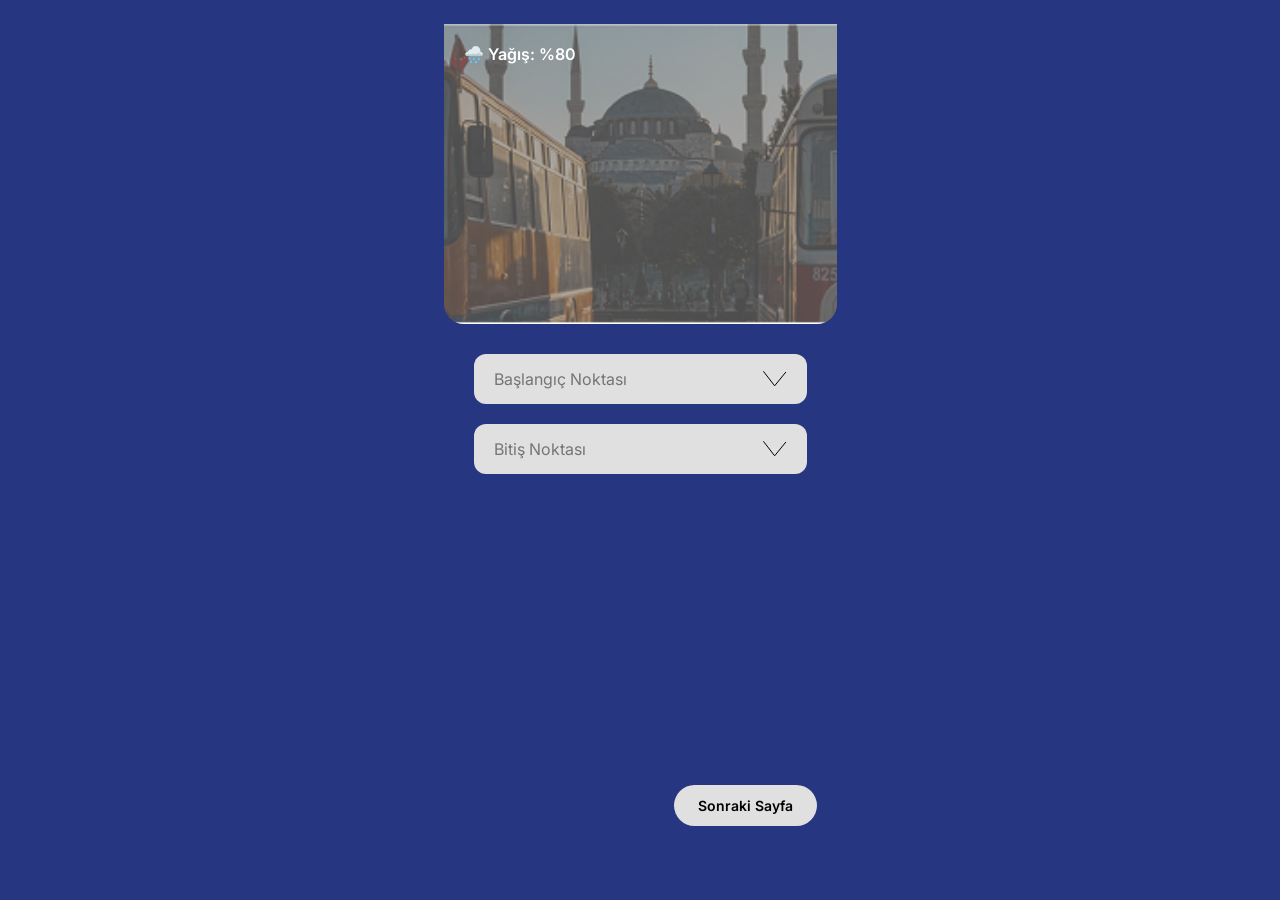
==== frontend/index.html @ e0969e2a "İlk frontend iskeleti ve assetler eklendi" ====
<!DOCTYPE html>
<html lang="tr">
<head>
    <meta charset="UTF-8">
    <meta name="viewport" content="width=device-width, initial-scale=1.0">
    <title>Transit Core Service</title>
    <link rel="stylesheet" href="style.css">
    <link href="https://fonts.googleapis.com/css2?family=Inter:wght@400;600;700&display=swap" rel="stylesheet">
</head>
<body>
    <main class="app-container">
        
        <section class="hero-section">
            <div class="weather-group">
                <span class="weather-text">🌧️ Yağış: %80</span>
            </div>
            <img src="assets/hero-bg.jpg" alt="Şehir Görseli" class="hero-image">
        </section>

        <section class="input-container">
            <div class="input-box" id="input-start">
                <span class="placeholder">Başlangıç Noktası</span>
                <img src="assets/icon-arrow.svg" alt="Aşağı Ok" class="icon-arrow">
            </div>
            
            <div class="input-box" id="input-end">
                <span class="placeholder">Bitiş Noktası</span>
                <img src="assets/icon-arrow.svg" alt="Aşağı Ok" class="icon-arrow">
            </div>
        </section>

        <button class="btn-next" onclick="window.location.href='map.html'">Sonraki Sayfa</button>

    </main>
</body>
</html>
---- frontend/style.css ----
/* Temel Renk Değişkenleri */
:root {
    --main-bg: #263680;      /* Figma'daki koyu lacivert */
    --input-bg: #E0E0E0;     /* Gri kutular */
    --text-color: #000000;
    --placeholder-color: #757575;
}

body {
    margin: 0;
    font-family: 'Inter', sans-serif; /* Google Fontunu Kullandık */
    background-color: var(--main-bg);
    display: flex;
    justify-content: center;
    align-items: center;
    height: 100vh; /* Ekranı dikeyde ortalamak için */
}

/* Figma'daki Phone Frame Genişliği */
.app-container {
    width: 393px;
    height: 852px;
    background-color: var(--main-bg);
    position: relative;
    display: flex;
    flex-direction: column;
    overflow: hidden; /* Dışarı taşanları gizle (Clip content mantığı) */
}

/* Üst Resim Bölümü */
.hero-section {
    position: relative;
    width: 100%;
    height: 300px; /* Yaklaşık bir yükseklik */
}

.hero-image {
    width: 100%;
    height: 100%;
    object-fit: cover; /* Resmi sığdır */
    border-radius: 0 0 20px 20px; /* Alt köşeleri yuvarla */
}

/* Hava Durumu Grubu */
.weather-group {
    position: absolute;
    top: 20px;
    left: 20px;
    display: flex;
    align-items: center;
    gap: 8px;
    z-index: 10; /* Resmin üstünde kalsın */
}

.weather-text {
    color: white;
    font-weight: 600;
}

/* Input Kutuları */
.input-container {
    padding: 30px;
    display: flex;
    flex-direction: column;
    gap: 20px; /* Kutular arası boşluk (Figma Auto Layout Gap) */
}

.input-box {
    background: var(--input-bg);
    padding: 15px 20px;
    border-radius: 12px;
    display: flex;
    justify-content: space-between;
    align-items: center;
    cursor: pointer;
}

.placeholder {
    color: var(--placeholder-color);
}

/* Sonraki Sayfa Butonu (Saf CSS) */
.btn-next {
    background-color: #E0E0E0;
    color: #000000;
    border: none;
    padding: 12px 24px;
    border-radius: 50px;
    font-size: 14px;
    font-weight: 600;
    font-family: 'Inter', sans-serif;
    cursor: pointer;
    position: absolute;
    bottom: 50px;
    right: 20px;
    transition: transform 0.2s ease, background-color 0.2s ease;
}

/* Farenin üzerine geldiğindeki efekti */
.btn-next:hover {
    background-color: #d0d0d0;
    transform: scale(1.05);
}
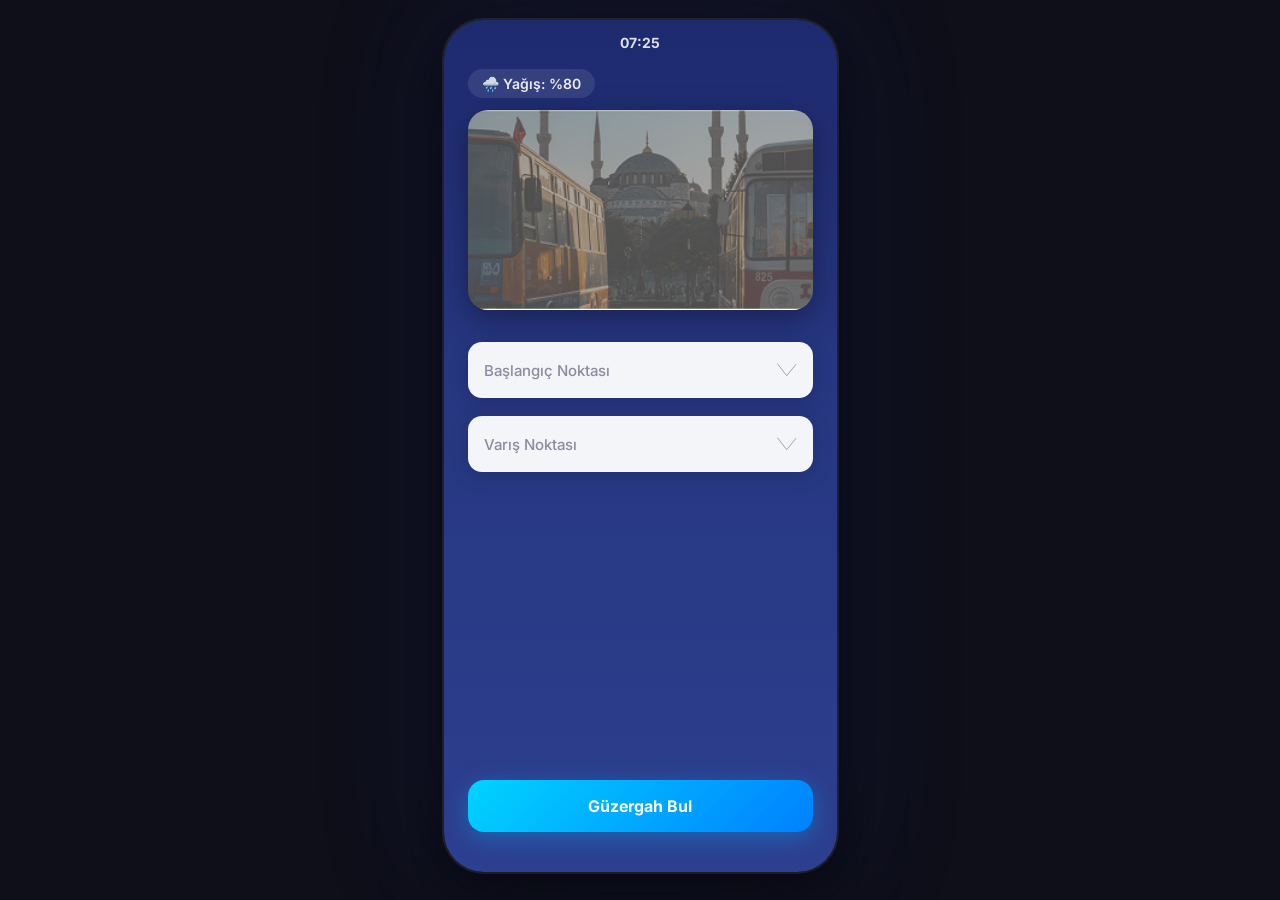
==== commit c9a13f4d: "- Locked app-container to strictly 393x852px to prevent responsive layout breakage on desktop browse" ====
--- a/frontend/index.html
+++ b/frontend/index.html
@@ -4,12 +4,17 @@
     <meta charset="UTF-8">
     <meta name="viewport" content="width=device-width, initial-scale=1.0">
     <title>Transit Core Service</title>
+    <meta name="description" content="Akıllı toplu taşıma güzergah planlayıcı">
     <link rel="stylesheet" href="style.css">
-    <link href="https://fonts.googleapis.com/css2?family=Inter:wght@400;600;700&display=swap" rel="stylesheet">
+    <link href="https://fonts.googleapis.com/css2?family=Inter:wght@400;500;600;700&display=swap" rel="stylesheet">
 </head>
 <body>
-    <main class="app-container">
-        
+    <main class="app-container" id="appContainer">
+
+        <div class="status-bar">
+            <span id="statusTime">09:41</span>
+        </div>
+
         <section class="hero-section">
             <div class="weather-group">
                 <span class="weather-text">🌧️ Yağış: %80</span>
@@ -17,20 +22,28 @@
             <img src="assets/hero-bg.jpg" alt="Şehir Görseli" class="hero-image">
         </section>
 
-        <section class="input-container">
-            <div class="input-box" id="input-start">
-                <span class="placeholder">Başlangıç Noktası</span>
-                <img src="assets/icon-arrow.svg" alt="Aşağı Ok" class="icon-arrow">
+        <section class="inputs-section">
+            <div class="input-wrapper" id="start-container" style="z-index: 2;">
+                <div class="input-box">
+                    <input type="text" id="start-input" class="search-input" placeholder="Başlangıç Noktası" autocomplete="off">
+                    <img src="assets/icon-arrow.svg" alt="Ok" class="icon-arrow">
+                </div>
+                <ul class="dropdown-list" id="start-dropdown"></ul>
             </div>
-            
-            <div class="input-box" id="input-end">
-                <span class="placeholder">Bitiş Noktası</span>
-                <img src="assets/icon-arrow.svg" alt="Aşağı Ok" class="icon-arrow">
+            <div class="input-wrapper" id="end-container" style="z-index: 1;">
+                <div class="input-box">
+                    <input type="text" id="end-input" class="search-input" placeholder="Varış Noktası" autocomplete="off">
+                    <img src="assets/icon-arrow.svg" alt="Ok" class="icon-arrow">
+                </div>
+                <ul class="dropdown-list" id="end-dropdown"></ul>
             </div>
         </section>
 
-        <button class="btn-next" onclick="window.location.href='map.html'">Sonraki Sayfa</button>
+        <button class="btn-next" id="btnNext">Güzergah Bul</button>
 
     </main>
+
+    <script src="data.js"></script>
+    <script src="script.js"></script>
 </body>
 </html>
--- a/frontend/style.css
+++ b/frontend/style.css
@@ -1,103 +1,862 @@
-/* Temel Renk Değişkenleri */
-:root {
-    --main-bg: #263680;      /* Figma'daki koyu lacivert */
-    --input-bg: #E0E0E0;     /* Gri kutular */
-    --text-color: #000000;
-    --placeholder-color: #757575;
-}
+/* =========================================
+   TRANSIT CORE SERVICE v2 – STYLE.CSS
+   5 Hat / 62 Durak Sistemi
+========================================= */
+
+/* --- RESET & GENEL --- */
+* { box-sizing: border-box; margin: 0; padding: 0; }
 
 body {
-    margin: 0;
-    font-family: 'Inter', sans-serif; /* Google Fontunu Kullandık */
-    background-color: var(--main-bg);
+    background-color: #0f0f1a;
     display: flex;
     justify-content: center;
-    align-items: center;
-    height: 100vh; /* Ekranı dikeyde ortalamak için */
-}
-
-/* Figma'daki Phone Frame Genişliği */
+    align-items: flex-start;
+    min-height: 100vh;
+    overflow-x: hidden;
+    font-family: 'Inter', sans-serif;
+    -webkit-font-smoothing: antialiased;
+}
+
+/* --- TELEFON CONTAINER --- */
 .app-container {
-    width: 393px;
-    height: 852px;
-    background-color: var(--main-bg);
+    width: 393px !important;
+    height: 852px !important;
+    min-width: 393px;
+    min-height: 852px;
+    background: linear-gradient(180deg, #1e2a6e 0%, #263680 40%, #2d3f8f 100%);
     position: relative;
-    display: flex;
-    flex-direction: column;
-    overflow: hidden; /* Dışarı taşanları gizle (Clip content mantığı) */
-}
-
-/* Üst Resim Bölümü */
+    overflow: hidden;
+    border-radius: 40px;
+    box-shadow: 0 0 0 2px rgba(255,255,255,0.08), 0 20px 60px rgba(0,0,0,0.7), 0 0 120px rgba(38,54,128,0.3);
+    display: flex;
+    flex-direction: column;
+    margin: 20px auto;
+    flex-shrink: 0;
+}
+
+/* =========================================
+   STATUS BAR – Sadece saat
+========================================= */
+.status-bar {
+    display: flex;
+    justify-content: center;
+    align-items: center;
+    padding: 14px 28px 8px;
+    color: rgba(255,255,255,0.85);
+    font-size: 14px;
+    font-weight: 700;
+    z-index: 50;
+    flex-shrink: 0;
+}
+
+/* =========================================
+   SAYFA 1: ANA SAYFA
+========================================= */
 .hero-section {
     position: relative;
-    width: 100%;
-    height: 300px; /* Yaklaşık bir yükseklik */
+    padding: 10px 24px 0;
+    flex-shrink: 0;
+}
+
+.weather-group {
+    display: flex;
+    align-items: center;
+    margin-bottom: 12px;
+}
+
+.weather-text {
+    font-size: 14px;
+    font-weight: 600;
+    color: rgba(255,255,255,0.9);
+    background: rgba(255,255,255,0.1);
+    backdrop-filter: blur(10px);
+    padding: 6px 14px;
+    border-radius: 20px;
 }
 
 .hero-image {
     width: 100%;
+    height: 200px;
+    object-fit: cover;
+    border-radius: 20px;
+    box-shadow: 0 8px 30px rgba(0,0,0,0.35);
+}
+
+/* --- INPUT ALANLARI --- */
+.inputs-section {
+    padding: 28px 24px 10px;
+    display: flex;
+    flex-direction: column;
+    gap: 18px;
+}
+
+.input-wrapper { position: relative; }
+
+.input-box {
+    background: rgba(255,255,255,0.95);
+    border-radius: 14px;
+    display: flex;
+    align-items: center;
+    padding: 0 16px;
+    height: 56px;
+    box-shadow: 0 4px 20px rgba(0,0,0,0.15);
+    transition: box-shadow 0.3s, transform 0.2s;
+}
+
+.input-box:focus-within {
+    box-shadow: 0 4px 25px rgba(0,212,255,0.3);
+    transform: translateY(-2px);
+}
+
+.search-input {
+    border: none;
+    outline: none;
+    background: transparent;
+    font-family: 'Inter', sans-serif;
+    font-size: 15px;
+    font-weight: 500;
+    color: #1a1a2e;
+    flex-grow: 1;
     height: 100%;
-    object-fit: cover; /* Resmi sığdır */
-    border-radius: 0 0 20px 20px; /* Alt köşeleri yuvarla */
-}
-
-/* Hava Durumu Grubu */
-.weather-group {
+}
+
+.search-input::placeholder { color: #8a8aa0; font-weight: 500; }
+
+.icon-arrow {
+    width: 20px;
+    height: 14px;
+    opacity: 0.4;
+    transition: transform 0.3s, opacity 0.3s;
+    cursor: pointer;
+    flex-shrink: 0;
+}
+
+.input-box:focus-within .icon-arrow {
+    transform: rotate(180deg);
+    opacity: 0.7;
+}
+
+.dropdown-list {
+    list-style: none;
     position: absolute;
-    top: 20px;
-    left: 20px;
-    display: flex;
-    align-items: center;
-    gap: 8px;
-    z-index: 10; /* Resmin üstünde kalsın */
-}
-
-.weather-text {
+    top: 62px;
+    left: 0; right: 0;
+    background: rgba(255,255,255,0.97);
+    backdrop-filter: blur(20px);
+    border-radius: 14px;
+    max-height: 200px;
+    overflow-y: auto;
+    display: none;
+    box-shadow: 0 10px 40px rgba(0,0,0,0.2);
+    z-index: 999;
+    padding: 6px;
+}
+
+.dropdown-list li {
+    padding: 12px 16px;
+    font-size: 14px;
+    color: #1a1a2e;
+    cursor: pointer;
+    border-radius: 10px;
+    transition: background 0.2s;
+}
+
+.dropdown-list li:hover { background: rgba(0,212,255,0.1); }
+
+.dropdown-list::-webkit-scrollbar { width: 4px; }
+.dropdown-list::-webkit-scrollbar-thumb { background: rgba(0,0,0,0.15); border-radius: 4px; }
+
+/* --- BUTON --- */
+.btn-next {
+    margin: auto 24px 40px;
+    padding: 16px;
+    border: none;
+    border-radius: 16px;
+    background: linear-gradient(135deg, #00D4FF, #0080FF);
     color: white;
+    font-family: 'Inter', sans-serif;
+    font-size: 16px;
+    font-weight: 700;
+    cursor: pointer;
+    box-shadow: 0 6px 25px rgba(0,180,255,0.35);
+    transition: transform 0.2s, box-shadow 0.3s;
+    flex-shrink: 0;
+}
+
+.btn-next:hover { transform: translateY(-2px); box-shadow: 0 8px 35px rgba(0,180,255,0.5); }
+.btn-next:active { transform: translateY(0) scale(0.98); }
+
+/* =========================================
+   SAYFA GEÇİŞ ANİMASYONU
+========================================= */
+.page-transition-out { animation: fadeSlideOut 0.4s ease-in forwards; }
+@keyframes fadeSlideOut {
+    0% { opacity: 1; transform: translateX(0); }
+    100% { opacity: 0; transform: translateX(-60px); }
+}
+
+.page-transition-in { animation: fadeSlideIn 0.5s ease-out forwards; }
+@keyframes fadeSlideIn {
+    0% { opacity: 0; transform: translateX(60px); }
+    100% { opacity: 1; transform: translateX(0); }
+}
+
+body.transitioning { pointer-events: none; }
+
+/* =========================================
+   SKELETON LOADING
+========================================= */
+.skeleton-overlay {
+    position: absolute;
+    inset: 0;
+    background: linear-gradient(180deg, #1e2a6e, #263680);
+    z-index: 200;
+    display: flex;
+    flex-direction: column;
+    align-items: center;
+    justify-content: center;
+    gap: 20px;
+    transition: opacity 0.5s;
+    border-radius: 40px;
+}
+
+.skeleton-overlay.hidden { opacity: 0; pointer-events: none; }
+
+.skeleton-text {
+    color: rgba(255,255,255,0.7);
+    font-size: 16px;
     font-weight: 600;
 }
 
-/* Input Kutuları */
-.input-container {
-    padding: 30px;
-    display: flex;
-    flex-direction: column;
-    gap: 20px; /* Kutular arası boşluk (Figma Auto Layout Gap) */
-}
-
-.input-box {
-    background: var(--input-bg);
-    padding: 15px 20px;
+.skeleton-spinner {
+    width: 48px; height: 48px;
+    border: 4px solid rgba(255,255,255,0.15);
+    border-top-color: #00D4FF;
+    border-radius: 50%;
+    animation: spin 0.8s linear infinite;
+}
+
+@keyframes spin { to { transform: rotate(360deg); } }
+
+.skeleton-bar {
+    width: 200px; height: 6px;
+    background: rgba(255,255,255,0.1);
+    border-radius: 3px;
+    overflow: hidden;
+    position: relative;
+}
+
+.skeleton-bar::after {
+    content: '';
+    position: absolute;
+    top: 0; left: -100%;
+    width: 100%; height: 100%;
+    background: linear-gradient(90deg, transparent, rgba(0,212,255,0.5), transparent);
+    animation: shimmer 1.5s infinite;
+}
+
+@keyframes shimmer { 100% { left: 100%; } }
+
+/* =========================================
+   SAYFA 2: ÜST BİLGİ
+========================================= */
+.arrival-header {
+    text-align: center;
+    padding: 6px 0 16px;
+    color: white;
+    flex-shrink: 0;
+}
+
+.arrival-header .hat-badge {
+    display: inline-block;
+    padding: 3px 12px;
     border-radius: 12px;
-    display: flex;
-    justify-content: space-between;
-    align-items: center;
+    font-size: 12px;
+    font-weight: 700;
+    color: white;
+    margin-bottom: 4px;
+    letter-spacing: 0.5px;
+}
+
+.arrival-header .subtitle {
+    font-size: 14px;
+    margin: 0 0 2px;
+    opacity: 0.75;
+    letter-spacing: 0.5px;
+}
+
+.arrival-header .time {
+    font-size: 52px;
+    font-weight: 700;
+    margin: 0;
+    line-height: 1;
+    background: linear-gradient(180deg, #fff, rgba(255,255,255,0.8));
+    -webkit-background-clip: text;
+    -webkit-text-fill-color: transparent;
+    background-clip: text;
+}
+
+.arrival-header .min {
+    font-size: 22px;
+    -webkit-text-fill-color: rgba(255,255,255,0.7);
+}
+
+/* =========================================
+   SAYFA 2: HARİTA & ROTA PANELİ
+========================================= */
+.map-section {
+    background-color: #f0f2f5;
+    border-radius: 30px 30px 0 0;
+    flex-grow: 1;
+    position: relative;
+    overflow: hidden;
+    display: flex;
+    flex-direction: column;
+}
+
+/* --- ROTA GÖRSEL PANELİ --- */
+.route-panel {
+    flex-grow: 1;
+    overflow-y: auto;
+    padding: 24px 0 140px 0;
+    display: flex;
+    justify-content: center;
+}
+
+.route-panel::-webkit-scrollbar { width: 0; }
+
+.route-timeline {
+    display: flex;
+    flex-direction: column;
+    align-items: flex-start;
+    padding: 0 50px 0 80px;
+    position: relative;
+    width: 100%;
+}
+
+/* Durak düğümü */
+.stop-node {
+    display: flex;
+    align-items: center;
+    gap: 14px;
+    position: relative;
+    z-index: 2;
+    padding: 2px 0;
+}
+
+/* Durak yuvarlağı */
+.stop-marker {
+    width: 14px;
+    height: 14px;
+    border-radius: 50%;
+    border: 3px solid #ccc;
+    background: white;
+    flex-shrink: 0;
+    transition: all 0.3s;
+    position: relative;
+}
+
+.stop-marker.passed {
+    background: var(--hat-renk, #4A90D9);
+    border-color: var(--hat-renk, #4A90D9);
+}
+
+.stop-marker.remaining {
+    border-color: #ccc;
+    background: white;
+}
+
+/* Kullanıcı konumu */
+.stop-marker.user-loc {
+    width: 20px;
+    height: 20px;
+    border: none;
+    animation: userPulse 2s ease-in-out infinite;
+}
+
+.stop-marker.user-loc.crowd-red { background: #FF3B30; box-shadow: 0 0 12px rgba(255,59,48,0.5); }
+.stop-marker.user-loc.crowd-yellow { background: #FF9500; box-shadow: 0 0 12px rgba(255,149,0,0.5); }
+.stop-marker.user-loc.crowd-green { background: #34C759; box-shadow: 0 0 12px rgba(52,199,89,0.5); }
+
+@keyframes userPulse {
+    0%, 100% { transform: scale(1); }
+    50% { transform: scale(1.2); }
+}
+
+/* Otobüs konumu */
+.stop-marker.bus-loc {
+    width: 30px;
+    height: 30px;
+    background: #444;
+    border: 3px solid #fff;
+    box-shadow: 0 2px 10px rgba(0,0,0,0.25);
+    display: flex;
+    align-items: center;
+    justify-content: center;
+    font-size: 14px;
+    animation: busFloat 2.5s ease-in-out infinite;
+}
+
+@keyframes busFloat {
+    0%, 100% { transform: translateY(0); }
+    50% { transform: translateY(-3px); }
+}
+
+/* Durak etiketi */
+.stop-label {
+    font-size: 12px;
+    font-weight: 500;
+    color: #555;
+    white-space: nowrap;
+    overflow: hidden;
+    text-overflow: ellipsis;
+    max-width: 200px;
+}
+
+.stop-label.highlight {
+    font-weight: 700;
+    color: #1a1a2e;
+    font-size: 13px;
+}
+
+/* Çizgi segmentleri */
+.route-segment {
+    width: 4px;
+    height: 24px;
+    margin-left: 5px;
+    background: #ddd;
+    flex-shrink: 0;
+    border-radius: 2px;
+}
+
+.route-segment.passed {
+    background: var(--hat-renk, #4A90D9);
+}
+
+.route-segment.remaining {
+    background: #ddd;
+}
+
+/* ─── Dark Overlay ─── */
+.map-overlay {
+    position: absolute;
+    inset: 0;
+    background: rgba(0,0,0,0);
+    transition: background 0.4s;
+    z-index: 5;
+    pointer-events: none;
+    border-radius: 30px 30px 0 0;
+}
+
+.map-overlay.active { background: rgba(0,0,0,0.35); pointer-events: auto; }
+
+/* =========================================
+   FAB BUTON – Güzergah Detay
+========================================= */
+.fab-route-detail {
+    position: absolute;
+    bottom: 135px;
+    right: 20px;
+    width: 52px;
+    height: 52px;
+    border-radius: 50%;
+    background: linear-gradient(135deg, #00D4FF, #0080FF);
+    border: none;
+    color: white;
+    font-size: 22px;
     cursor: pointer;
-}
-
-.placeholder {
-    color: var(--placeholder-color);
-}
-
-/* Sonraki Sayfa Butonu (Saf CSS) */
-.btn-next {
-    background-color: #E0E0E0;
-    color: #000000;
+    z-index: 10;
+    display: flex;
+    align-items: center;
+    justify-content: center;
+    box-shadow: 0 4px 20px rgba(0,128,255,0.4);
+    transition: transform 0.2s, box-shadow 0.3s;
+}
+
+.fab-route-detail:hover {
+    transform: scale(1.1);
+    box-shadow: 0 6px 30px rgba(0,128,255,0.5);
+}
+
+.fab-route-detail:active { transform: scale(0.95); }
+
+.fab-route-detail svg {
+    width: 24px;
+    height: 24px;
+    fill: white;
+}
+
+/* =========================================
+   BOTTOM SHEET – Drag Only
+========================================= */
+.bottom-sheet {
+    position: absolute;
+    bottom: 0;
+    left: 0;
+    width: 100%;
+    height: 540px;
+    background: linear-gradient(180deg, #3a4158, #2d3348);
+    border-radius: 24px 24px 0 0;
+    padding: 0 20px 20px;
+    transition: transform 0.45s cubic-bezier(0.22, 0.68, 0.0, 1.0);
+    z-index: 100;
+    display: flex;
+    flex-direction: column;
+    color: white;
+    will-change: transform;
+    box-shadow: 0 -10px 40px rgba(0,0,0,0.3);
+}
+
+.bottom-sheet.collapsed {
+    transform: translateY(420px);
+}
+
+.bottom-sheet:not(.collapsed) {
+    transform: translateY(0);
+}
+
+/* Drag Handle alanı – büyük dokunma alanı */
+.drag-area {
+    padding: 16px 0 10px;
+    cursor: grab;
+    touch-action: none;
+    user-select: none;
+    flex-shrink: 0;
+}
+
+.drag-area:active { cursor: grabbing; }
+
+.drawer-handle {
+    width: 44px;
+    height: 5px;
+    background: rgba(255,255,255,0.35);
+    border-radius: 3px;
+    margin: 0 auto 12px;
+    transition: background 0.3s;
+    pointer-events: none;
+}
+
+.drawer-title-row {
+    display: flex;
+    align-items: center;
+    gap: 12px;
+    pointer-events: none;
+}
+
+.drawer-title {
+    font-size: 16px;
+    font-weight: 700;
+    margin: 0;
+    letter-spacing: 0.3px;
+}
+
+.drawer-title-line {
+    flex-grow: 1;
+    height: 2px;
+    background: linear-gradient(90deg, rgba(255,255,255,0.4), transparent);
+    border-radius: 1px;
+}
+
+/* =========================================
+   OTOBÜS KARTLARI
+========================================= */
+.bus-list {
+    list-style: none;
+    padding: 0;
+    margin: 0;
+    overflow-y: auto;
+    display: flex;
+    flex-direction: column;
+    gap: 10px;
+    padding-bottom: 30px;
+    flex-grow: 1;
+    margin-top: 14px;
+}
+
+.bus-list::-webkit-scrollbar { width: 3px; }
+.bus-list::-webkit-scrollbar-thumb { background: rgba(255,255,255,0.15); border-radius: 3px; }
+
+.bus-card {
+    background: rgba(255,255,255,0.92);
+    border-radius: 14px;
+    padding: 12px 14px;
+    display: flex;
+    align-items: center;
+    color: #1a1a2e;
+    cursor: pointer;
+    transition: transform 0.2s, box-shadow 0.2s;
+    border: 2px solid transparent;
+    flex-shrink: 0;
+    gap: 12px;
+}
+
+.bus-card:hover { transform: translateY(-1px); box-shadow: 0 4px 15px rgba(0,0,0,0.15); }
+
+/* Hat rengi bandı */
+.hat-color-band {
+    width: 6px;
+    height: 100%;
+    min-height: 40px;
+    border-radius: 3px;
+    flex-shrink: 0;
+}
+
+.bus-card.active {
+    background: rgba(200,235,240,0.95);
+    border-color: var(--hat-renk, #00D4FF);
+    box-shadow: 0 0 20px rgba(0,212,255,0.2);
+    animation: cardGlow 2s ease-in-out infinite;
+}
+
+@keyframes cardGlow {
+    0%, 100% { box-shadow: 0 0 15px rgba(0,212,255,0.15); }
+    50% { box-shadow: 0 0 25px rgba(0,212,255,0.35); }
+}
+
+.bus-card.selecting { animation: selectFlash 0.4s ease; }
+@keyframes selectFlash {
+    0% { transform: scale(1); }
+    30% { transform: scale(0.97); }
+    60% { transform: scale(1.02); }
+    100% { transform: scale(1); }
+}
+
+.bus-icon-box {
+    width: 40px;
+    height: 28px;
+    border-radius: 6px;
+    flex-shrink: 0;
+    display: flex;
+    align-items: center;
+    justify-content: center;
+    font-size: 16px;
+}
+
+.bus-details {
+    flex-grow: 1;
+    display: flex;
+    flex-direction: column;
+    gap: 2px;
+}
+
+.bus-hat-id {
+    font-size: 11px;
+    font-weight: 700;
+    opacity: 0.6;
+}
+
+.bus-route {
+    font-weight: 700;
+    font-size: 13px;
+    color: #1a1a2e;
+}
+
+.bus-crowd { font-size: 11px; font-weight: 600; }
+.bus-crowd.red { color: #FF3B30; }
+.bus-crowd.yellow { color: #FF9500; }
+.bus-crowd.green { color: #34C759; }
+
+.bus-status {
+    display: flex;
+    flex-direction: column;
+    align-items: flex-end;
+    gap: 3px;
+    flex-shrink: 0;
+}
+
+.status-label { font-size: 11px; color: #0066cc; font-weight: 700; }
+.status-time { font-size: 15px; font-weight: 700; color: #1a1a2e; }
+.bus-stops-count { font-size: 10px; color: #888; font-weight: 500; }
+
+/* =========================================
+   SAYFA 4: GÜZERGAH DETAY
+========================================= */
+.detail-header {
+    display: flex;
+    align-items: center;
+    gap: 14px;
+    padding: 8px 20px 14px;
+    color: white;
+    flex-shrink: 0;
+}
+
+.btn-back {
+    width: 36px; height: 36px;
+    border-radius: 50%;
     border: none;
-    padding: 12px 24px;
-    border-radius: 50px;
+    background: rgba(255,255,255,0.15);
+    color: white;
+    font-size: 18px;
+    cursor: pointer;
+    display: flex;
+    align-items: center;
+    justify-content: center;
+    transition: background 0.2s;
+    flex-shrink: 0;
+}
+
+.btn-back:hover { background: rgba(255,255,255,0.25); }
+
+.detail-hat-info {
+    display: flex;
+    flex-direction: column;
+    gap: 2px;
+}
+
+.detail-hat-name {
+    font-size: 16px;
+    font-weight: 700;
+}
+
+.detail-hat-meta {
+    font-size: 12px;
+    opacity: 0.7;
+}
+
+/* --- Pull to Refresh area (Özellik F) --- */
+.pull-refresh-area {
+    text-align: center;
+    padding: 12px;
+    color: rgba(255,255,255,0.4);
+    font-size: 12px;
+    font-weight: 500;
+    flex-shrink: 0;
+}
+
+/* --- Durak Arama (Özellik B) --- */
+.search-stops-box {
+    margin: 0 20px 12px;
+    flex-shrink: 0;
+}
+
+.search-stops-input {
+    width: 100%;
+    padding: 10px 16px;
+    border: none;
+    border-radius: 12px;
+    background: rgba(255,255,255,0.12);
+    color: white;
+    font-family: 'Inter', sans-serif;
     font-size: 14px;
+    font-weight: 500;
+    outline: none;
+    transition: background 0.3s;
+}
+
+.search-stops-input::placeholder { color: rgba(255,255,255,0.4); }
+.search-stops-input:focus { background: rgba(255,255,255,0.18); }
+
+/* --- Detay Timeline --- */
+.detail-timeline-container {
+    flex-grow: 1;
+    overflow-y: auto;
+    padding: 0 20px 40px;
+    border-radius: 24px 24px 0 0;
+    background: #f0f2f5;
+}
+
+.detail-timeline-container::-webkit-scrollbar { width: 0; }
+
+.detail-timeline {
+    padding: 24px 10px 40px 10px;
+}
+
+.detail-stop-row {
+    display: flex;
+    align-items: flex-start;
+    gap: 16px;
+    position: relative;
+}
+
+.detail-stop-visual {
+    display: flex;
+    flex-direction: column;
+    align-items: center;
+    width: 32px;
+    flex-shrink: 0;
+}
+
+.detail-stop-dot {
+    width: 16px; height: 16px;
+    border-radius: 50%;
+    border: 3px solid #ccc;
+    background: white;
+    z-index: 2;
+    flex-shrink: 0;
+}
+
+.detail-stop-dot.passed {
+    background: var(--hat-renk);
+    border-color: var(--hat-renk);
+}
+
+.detail-stop-dot.bus {
+    width: 28px; height: 28px;
+    background: #444;
+    border: 3px solid #fff;
+    box-shadow: 0 2px 8px rgba(0,0,0,0.3);
+    display: flex;
+    align-items: center;
+    justify-content: center;
+    font-size: 12px;
+    animation: busFloat 2.5s ease-in-out infinite;
+    margin-left: -6px;
+}
+
+.detail-stop-dot.user {
+    width: 22px; height: 22px;
+    border: none;
+    animation: userPulse 2s ease-in-out infinite;
+    margin-left: -3px;
+}
+
+.detail-stop-dot.user.crowd-red { background: #FF3B30; box-shadow: 0 0 10px rgba(255,59,48,0.4); }
+.detail-stop-dot.user.crowd-yellow { background: #FF9500; box-shadow: 0 0 10px rgba(255,149,0,0.4); }
+.detail-stop-dot.user.crowd-green { background: #34C759; box-shadow: 0 0 10px rgba(52,199,89,0.4); }
+
+.detail-stop-line {
+    width: 4px;
+    height: 28px;
+    background: #ddd;
+    border-radius: 2px;
+    flex-shrink: 0;
+}
+
+.detail-stop-line.passed { background: var(--hat-renk); }
+
+.detail-stop-info {
+    padding: 4px 0 16px;
+    display: flex;
+    flex-direction: column;
+    gap: 2px;
+    min-width: 0;
+}
+
+.detail-stop-name {
+    font-size: 14px;
+    font-weight: 500;
+    color: #555;
+}
+
+.detail-stop-name.highlight {
+    font-weight: 700;
+    color: #1a1a2e;
+    font-size: 15px;
+}
+
+.detail-stop-tag {
+    font-size: 11px;
     font-weight: 600;
-    font-family: 'Inter', sans-serif;
-    cursor: pointer;
-    position: absolute;
-    bottom: 50px;
-    right: 20px;
-    transition: transform 0.2s ease, background-color 0.2s ease;
-}
-
-/* Farenin üzerine geldiğindeki efekti */
-.btn-next:hover {
-    background-color: #d0d0d0;
-    transform: scale(1.05);
-}+    padding: 2px 8px;
+    border-radius: 6px;
+    display: inline-block;
+    width: fit-content;
+}
+
+.detail-stop-tag.bus-tag { background: #444; color: white; }
+.detail-stop-tag.user-tag { color: white; }
+.detail-stop-tag.user-tag.red { background: #FF3B30; }
+.detail-stop-tag.user-tag.yellow { background: #FF9500; }
+.detail-stop-tag.user-tag.green { background: #34C759; }
+
+.detail-stop-row.hidden-by-search { display: none; }
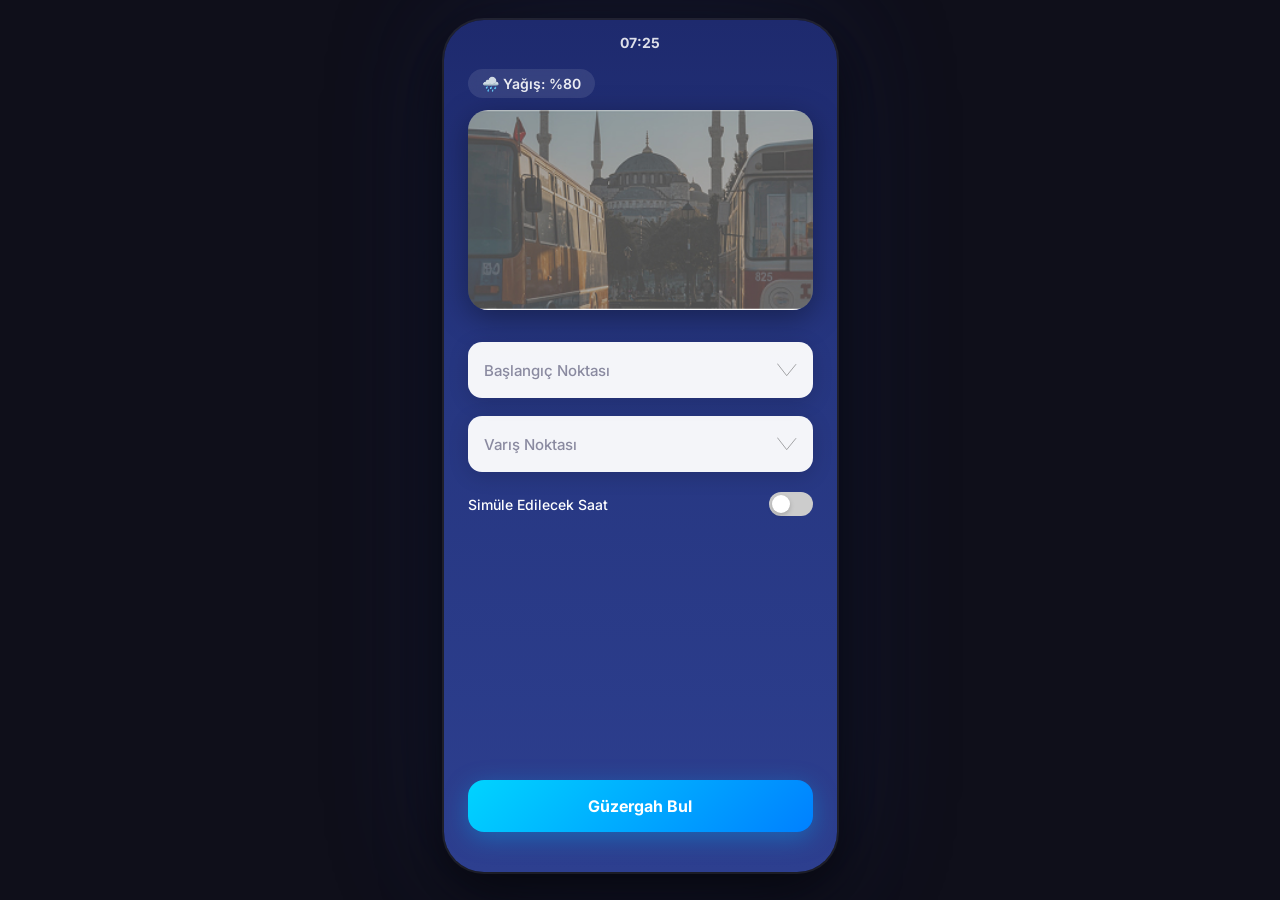
==== commit c6ff804e: "." ====
--- a/frontend/index.html
+++ b/frontend/index.html
@@ -7,6 +7,15 @@
     <meta name="description" content="Akıllı toplu taşıma güzergah planlayıcı">
     <link rel="stylesheet" href="style.css">
     <link href="https://fonts.googleapis.com/css2?family=Inter:wght@400;500;600;700&display=swap" rel="stylesheet">
+    <style>
+        .switch input { opacity: 0; width: 0; height: 0; }
+        .slider { position: absolute; cursor: pointer; top: 0; left: 0; right: 0; bottom: 0; background-color: rgba(255,255,255,0.2); transition: .4s; border-radius: 24px; }
+        .slider:before { position: absolute; content: ""; height: 18px; width: 18px; left: 3px; bottom: 3px; background-color: white; transition: .4s; border-radius: 50%; box-shadow: 0 2px 5px rgba(0,0,0,0.2); }
+        input:checked + .slider { background-color: #4A90D9; }
+        input:checked + .slider:before { transform: translateX(20px); }
+        input[type=range] { -webkit-appearance: none; background: rgba(255,255,255,0.2); height: 4px; border-radius: 2px; outline: none; }
+        input[type=range]::-webkit-slider-thumb { -webkit-appearance: none; appearance: none; width: 16px; height: 16px; border-radius: 50%; background: #4A90D9; cursor: pointer; border: 2px solid #fff; }
+    </style>
 </head>
 <body>
     <main class="app-container" id="appContainer">
@@ -23,6 +32,9 @@
         </section>
 
         <section class="inputs-section">
+            <!-- Hat Kilidi Banner -->
+            <div class="hat-lock-banner" id="hatLockBanner" style="display:none;"></div>
+
             <div class="input-wrapper" id="start-container" style="z-index: 2;">
                 <div class="input-box">
                     <input type="text" id="start-input" class="search-input" placeholder="Başlangıç Noktası" autocomplete="off">
@@ -39,6 +51,26 @@
             </div>
         </section>
 
+        <!-- SİMÜLASYON ZAMANI SEÇİCİSİ -->
+        <section class="simulation-section" style="padding: 10px 24px;">
+            <div style="display: flex; justify-content: space-between; align-items: center; margin-bottom: 8px;">
+                <span style="font-size: 14px; color: #fff; font-weight: 500;">Simüle Edilecek Saat</span>
+                <label class="switch" style="position: relative; display: inline-block; width: 44px; height: 24px;">
+                    <input type="checkbox" id="simToggle" style="opacity: 0; width: 0; height: 0;">
+                    <span class="slider round" style="position: absolute; cursor: pointer; top: 0; left: 0; right: 0; bottom: 0; background-color: #ccc; transition: .4s; border-radius: 24px;"></span>
+                </label>
+            </div>
+            
+            <div id="simSliderContainer" style="display: none; background: rgba(255,255,255,0.1); padding: 15px; border-radius: 12px; backdrop-filter: blur(5px);">
+                <div style="text-align: center; color: #4A90D9; font-size: 24px; font-weight: 700; margin-bottom: 10px;" id="simTimeDisplay">12:00</div>
+                <input type="range" id="simTimeSlider" min="360" max="1439" value="720" style="width: 100%;" step="15">
+                <div style="display: flex; justify-content: space-between; color: rgba(255,255,255,0.6); font-size: 12px; margin-top: 5px;">
+                    <span>06:00</span>
+                    <span>23:59</span>
+                </div>
+            </div>
+        </section>
+
         <button class="btn-next" id="btnNext">Güzergah Bul</button>
 
     </main>
--- a/frontend/style.css
+++ b/frontend/style.css
@@ -1,6 +1,6 @@
 /* =========================================
-   TRANSIT CORE SERVICE v2 – STYLE.CSS
-   5 Hat / 62 Durak Sistemi
+   TRANSIT CORE SERVICE v3 – STYLE.CSS
+   Hat Kilitleme + Sıradaki Otobüsler + AI Loading
 ========================================= */
 
 /* --- RESET & GENEL --- */
@@ -35,7 +35,7 @@
 }
 
 /* =========================================
-   STATUS BAR – Sadece saat
+   STATUS BAR – Saat + Geri Butonu
 ========================================= */
 .status-bar {
     display: flex;
@@ -47,7 +47,29 @@
     font-weight: 700;
     z-index: 50;
     flex-shrink: 0;
-}
+    gap: 12px;
+}
+
+.back-button-map {
+    width: 32px; height: 32px;
+    border-radius: 50%;
+    border: none;
+    background: rgba(255,255,255,0.12);
+    color: white;
+    font-size: 16px;
+    cursor: pointer;
+    display: flex;
+    align-items: center;
+    justify-content: center;
+    transition: background 0.2s, transform 0.15s;
+    flex-shrink: 0;
+    backdrop-filter: blur(8px);
+}
+
+.back-button-map:hover { background: rgba(255,255,255,0.22); }
+.back-button-map:active { transform: scale(0.92); }
+
+.status-spacer { flex-grow: 1; }
 
 /* =========================================
    SAYFA 1: ANA SAYFA
@@ -82,6 +104,56 @@
     box-shadow: 0 8px 30px rgba(0,0,0,0.35);
 }
 
+/* =========================================
+   HAT KİLİDİ BANNER
+========================================= */
+.hat-lock-banner {
+    display: none;
+    align-items: center;
+    gap: 10px;
+    margin: 0 24px;
+    padding: 10px 14px;
+    background: rgba(0,212,255,0.1);
+    border-left: 4px solid #00D4FF;
+    border-radius: 12px;
+    color: white;
+    font-size: 13px;
+    backdrop-filter: blur(10px);
+    animation: fadeSlideDown 0.3s ease;
+}
+
+@keyframes fadeSlideDown {
+    from { opacity: 0; transform: translateY(-10px); }
+    to { opacity: 1; transform: translateY(0); }
+}
+
+.lock-icon {
+    font-size: 16px;
+    flex-shrink: 0;
+}
+
+.lock-text {
+    flex-grow: 1;
+    font-weight: 500;
+}
+
+.lock-clear {
+    width: 24px; height: 24px;
+    border-radius: 50%;
+    border: none;
+    background: rgba(255,255,255,0.15);
+    color: white;
+    font-size: 12px;
+    cursor: pointer;
+    display: flex;
+    align-items: center;
+    justify-content: center;
+    transition: background 0.2s;
+    flex-shrink: 0;
+}
+
+.lock-clear:hover { background: rgba(255,59,48,0.3); }
+
 /* --- INPUT ALANLARI --- */
 .inputs-section {
     padding: 28px 24px 10px;
@@ -106,6 +178,19 @@
 .input-box:focus-within {
     box-shadow: 0 4px 25px rgba(0,212,255,0.3);
     transform: translateY(-2px);
+}
+
+/* Shake animasyonu (durak seçilmeden devam etmeye çalışma) */
+.input-box.shake {
+    animation: shakeInput 0.5s ease;
+}
+
+@keyframes shakeInput {
+    0%, 100% { transform: translateX(0); }
+    20% { transform: translateX(-8px); }
+    40% { transform: translateX(8px); }
+    60% { transform: translateX(-4px); }
+    80% { transform: translateX(4px); }
 }
 
 .search-input {
@@ -258,6 +343,164 @@
 @keyframes shimmer { 100% { left: 100%; } }
 
 /* =========================================
+   AI LOADING OVERLAY – Bekleme Ekranı
+========================================= */
+.ai-loading-overlay {
+    position: absolute;
+    inset: 0;
+    background: linear-gradient(180deg, rgba(15,15,32,0.95), rgba(30,42,110,0.98));
+    z-index: 300;
+    display: none;
+    flex-direction: column;
+    align-items: center;
+    justify-content: center;
+    gap: 24px;
+    border-radius: 40px;
+    backdrop-filter: blur(20px);
+}
+
+.ai-loading-overlay.visible {
+    display: flex;
+    animation: aiOverlayIn 0.4s ease-out;
+}
+
+.ai-loading-overlay.fade-out {
+    animation: aiOverlayOut 0.5s ease-in forwards;
+}
+
+@keyframes aiOverlayIn {
+    from { opacity: 0; }
+    to { opacity: 1; }
+}
+
+@keyframes aiOverlayOut {
+    from { opacity: 1; }
+    to { opacity: 0; }
+}
+
+.ai-loading-content {
+    display: flex;
+    flex-direction: column;
+    align-items: center;
+    gap: 20px;
+}
+
+/* AI Orb (Işık küre) */
+.ai-orb {
+    width: 96px; height: 96px;
+    position: relative;
+    display: flex;
+    align-items: center;
+    justify-content: center;
+}
+
+.ai-orb-ring {
+    position: absolute;
+    inset: 0;
+    border-radius: 50%;
+    border: 3px solid transparent;
+    border-top-color: #00D4FF;
+    border-right-color: #0080FF;
+    animation: orbSpin 1.5s linear infinite;
+}
+
+.ai-orb-ring::before {
+    content: '';
+    position: absolute;
+    inset: -8px;
+    border-radius: 50%;
+    border: 2px solid transparent;
+    border-bottom-color: rgba(0,212,255,0.3);
+    border-left-color: rgba(0,128,255,0.2);
+    animation: orbSpin 2.5s linear infinite reverse;
+}
+
+@keyframes orbSpin { to { transform: rotate(360deg); } }
+
+.ai-orb-core {
+    font-size: 36px;
+    animation: orbPulse 2s ease-in-out infinite;
+    filter: drop-shadow(0 0 20px rgba(0,212,255,0.5));
+}
+
+@keyframes orbPulse {
+    0%, 100% { transform: scale(1); opacity: 1; }
+    50% { transform: scale(1.1); opacity: 0.8; }
+}
+
+.ai-loading-title {
+    color: white;
+    font-size: 18px;
+    font-weight: 700;
+    text-align: center;
+}
+
+.ai-loading-text {
+    color: rgba(255,255,255,0.6);
+    font-size: 14px;
+    font-weight: 500;
+    text-align: center;
+    min-height: 20px;
+    transition: opacity 0.3s;
+}
+
+.ai-loading-bar {
+    width: 200px; height: 4px;
+    background: rgba(255,255,255,0.1);
+    border-radius: 2px;
+    overflow: hidden;
+}
+
+.ai-loading-bar-fill {
+    width: 100%; height: 100%;
+    background: linear-gradient(90deg, #00D4FF, #0080FF, #00D4FF);
+    background-size: 200% 100%;
+    animation: barSlide 2s linear infinite;
+    border-radius: 2px;
+}
+
+@keyframes barSlide {
+    0% { background-position: 200% 0; }
+    100% { background-position: -200% 0; }
+}
+
+.ai-loading-dots {
+    display: flex;
+    gap: 8px;
+}
+
+.ai-loading-dots span {
+    width: 8px; height: 8px;
+    border-radius: 50%;
+    background: rgba(0,212,255,0.6);
+    animation: dotBounce 1.4s ease-in-out infinite;
+}
+
+.ai-loading-dots span:nth-child(2) { animation-delay: 0.2s; }
+.ai-loading-dots span:nth-child(3) { animation-delay: 0.4s; }
+
+@keyframes dotBounce {
+    0%, 80%, 100% { transform: scale(0.6); opacity: 0.4; }
+    40% { transform: scale(1); opacity: 1; }
+}
+
+/* =========================================
+   FALLBACK BANNER
+========================================= */
+.fallback-banner {
+    display: none;
+    align-items: center;
+    justify-content: center;
+    padding: 8px 16px;
+    background: rgba(255,149,0,0.15);
+    color: #FFB340;
+    font-size: 11px;
+    font-weight: 600;
+    gap: 6px;
+    animation: fadeSlideDown 0.3s ease;
+}
+
+/* =========================================
    SAYFA 2: ÜST BİLGİ
 ========================================= */
 .arrival-header {
@@ -283,6 +526,8 @@
     margin: 0 0 2px;
     opacity: 0.75;
     letter-spacing: 0.5px;
+    padding: 0 20px;
+    line-height: 1.4;
 }
 
 .arrival-header .time {
@@ -487,7 +732,7 @@
 }
 
 /* =========================================
-   BOTTOM SHEET – Drag Only
+   BOTTOM SHEET – Sıradaki Otobüsler
 ========================================= */
 .bottom-sheet {
     position: absolute;
@@ -515,7 +760,7 @@
     transform: translateY(0);
 }
 
-/* Drag Handle alanı – büyük dokunma alanı */
+/* Drag Handle alanı */
 .drag-area {
     padding: 16px 0 10px;
     cursor: grab;
@@ -558,7 +803,7 @@
 }
 
 /* =========================================
-   OTOBÜS KARTLARI
+   SIRADAKİ OTOBÜS KARTLARI
 ========================================= */
 .bus-list {
     list-style: none;
@@ -621,6 +866,16 @@
     100% { transform: scale(1); }
 }
 
+/* Sıradaki otobüs sıra numarası */
+.next-bus-order {
+    font-size: 11px;
+    font-weight: 700;
+    padding: 4px 10px;
+    border-radius: 8px;
+    flex-shrink: 0;
+    white-space: nowrap;
+}
+
 .bus-icon-box {
     width: 40px;
     height: 28px;
@@ -664,9 +919,54 @@
     flex-shrink: 0;
 }
 
+.next-bus-eta {
+    font-size: 20px;
+    font-weight: 800;
+    color: #1a1a2e;
+    line-height: 1;
+}
+
+.next-bus-eta small {
+    font-size: 12px;
+    font-weight: 600;
+    opacity: 0.6;
+}
+
+.next-bus-confidence {
+    font-size: 10px;
+    color: #888;
+    font-weight: 500;
+}
+
 .status-label { font-size: 11px; color: #0066cc; font-weight: 700; }
 .status-time { font-size: 15px; font-weight: 700; color: #1a1a2e; }
 .bus-stops-count { font-size: 10px; color: #888; font-weight: 500; }
+
+/* ── Sıradaki otobüs footer (hava/trafik) ── */
+.next-bus-footer {
+    display: flex;
+    justify-content: space-between;
+    padding: 10px 14px;
+    background: rgba(255,255,255,0.06);
+    border-radius: 10px;
+    font-size: 11px;
+    color: rgba(255,255,255,0.6);
+    font-weight: 500;
+}
+
+/* ── Boş durum kartı ── */
+.next-bus-empty {
+    display: flex;
+    flex-direction: column;
+    align-items: center;
+    gap: 8px;
+    padding: 40px 20px;
+    text-align: center;
+}
+
+.empty-icon { font-size: 32px; opacity: 0.5; }
+.empty-text { color: rgba(255,255,255,0.7); font-size: 14px; font-weight: 600; }
+.empty-sub { color: rgba(255,255,255,0.4); font-size: 12px; }
 
 /* =========================================
    SAYFA 4: GÜZERGAH DETAY
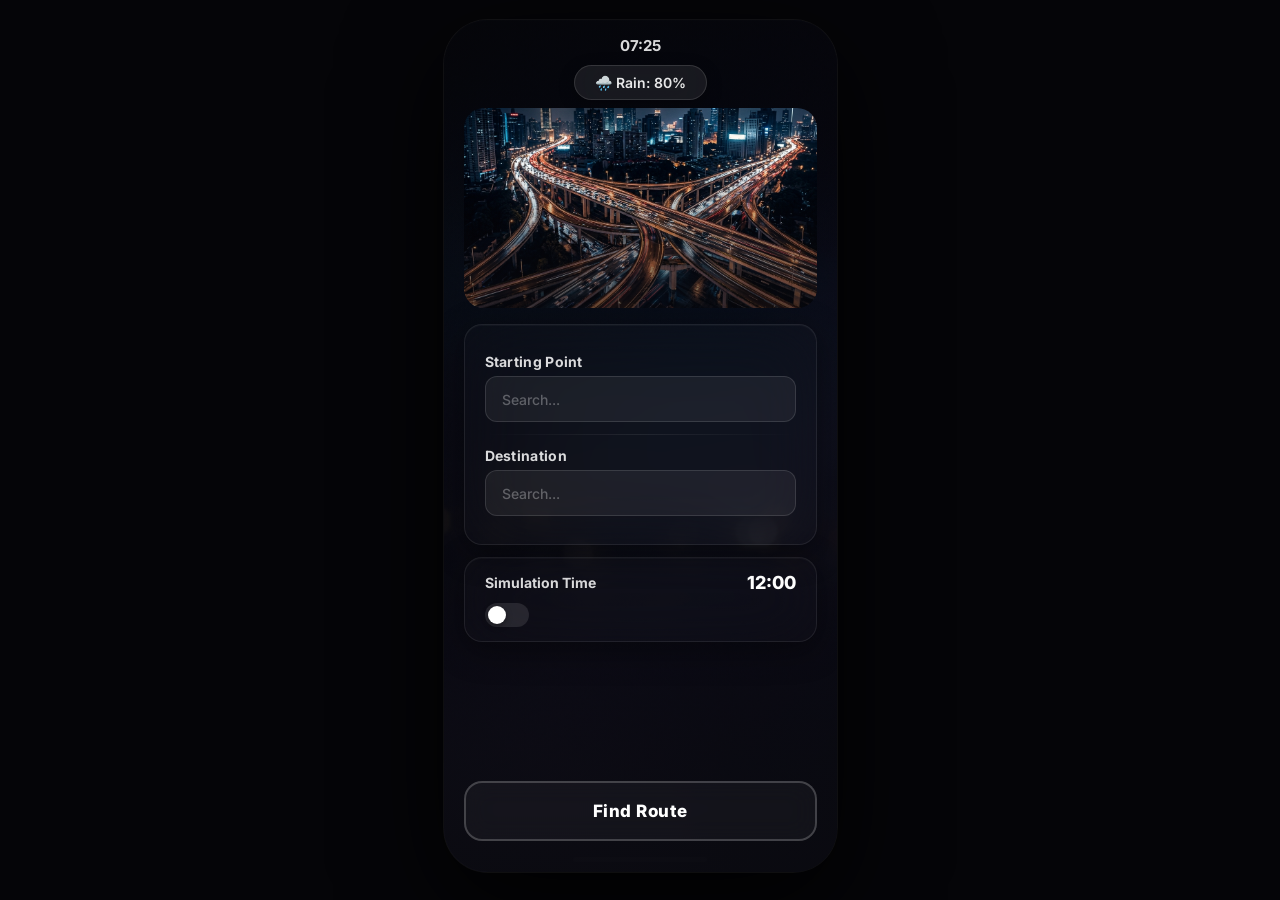
==== commit bcbaac45: "feat(ui): premium ui overhaul, glassmorphism enhancements, and input validation - **Assets:** Added " ====
--- a/frontend/index.html
+++ b/frontend/index.html
@@ -1,77 +1,94 @@
 <!DOCTYPE html>
-<html lang="tr">
+<html lang="en">
 <head>
     <meta charset="UTF-8">
-    <meta name="viewport" content="width=device-width, initial-scale=1.0">
+    <meta name="viewport" content="width=device-width, initial-scale=1.0, maximum-scale=1.0, user-scalable=no">
     <title>Transit Core Service</title>
-    <meta name="description" content="Akıllı toplu taşıma güzergah planlayıcı">
+    <meta name="description" content="Smart public transit route planner with AI predictions">
     <link rel="stylesheet" href="style.css">
-    <link href="https://fonts.googleapis.com/css2?family=Inter:wght@400;500;600;700&display=swap" rel="stylesheet">
-    <style>
-        .switch input { opacity: 0; width: 0; height: 0; }
-        .slider { position: absolute; cursor: pointer; top: 0; left: 0; right: 0; bottom: 0; background-color: rgba(255,255,255,0.2); transition: .4s; border-radius: 24px; }
-        .slider:before { position: absolute; content: ""; height: 18px; width: 18px; left: 3px; bottom: 3px; background-color: white; transition: .4s; border-radius: 50%; box-shadow: 0 2px 5px rgba(0,0,0,0.2); }
-        input:checked + .slider { background-color: #4A90D9; }
-        input:checked + .slider:before { transform: translateX(20px); }
-        input[type=range] { -webkit-appearance: none; background: rgba(255,255,255,0.2); height: 4px; border-radius: 2px; outline: none; }
-        input[type=range]::-webkit-slider-thumb { -webkit-appearance: none; appearance: none; width: 16px; height: 16px; border-radius: 50%; background: #4A90D9; cursor: pointer; border: 2px solid #fff; }
-    </style>
+    <link href="https://fonts.googleapis.com/css2?family=Inter:wght@400;500;600;700;800;900&display=swap" rel="stylesheet">
 </head>
 <body>
     <main class="app-container" id="appContainer">
 
-        <div class="status-bar">
-            <span id="statusTime">09:41</span>
+        <!-- Home Background -->
+        <div class="home-bg">
+            <img src="assets/home-bg.png" alt="" class="home-bg-img">
+            <div class="home-bg-overlay"></div>
         </div>
 
+        <!-- Status Bar -->
+        <div class="status-bar">
+            <span id="statusTime">12:00</span>
+        </div>
+
+        <!-- Weather Chip -->
+        <div class="weather-chip-row">
+            <div class="weather-chip">
+                <span>🌧️ Rain: 80%</span>
+            </div>
+        </div>
+
+        <!-- Hero Image -->
         <section class="hero-section">
-            <div class="weather-group">
-                <span class="weather-text">🌧️ Yağış: %80</span>
-            </div>
-            <img src="assets/hero-bg.jpg" alt="Şehir Görseli" class="hero-image">
+            <img src="assets/hero-highway-new.png" alt="Night Highway" class="hero-image" id="heroImage">
+            <div class="hero-overlay"></div>
         </section>
 
-        <section class="inputs-section">
-            <!-- Hat Kilidi Banner -->
-            <div class="hat-lock-banner" id="hatLockBanner" style="display:none;"></div>
+        <!-- Line Lock Banner -->
+        <div class="hat-lock-banner" id="hatLockBanner" style="display:none;"></div>
 
-            <div class="input-wrapper" id="start-container" style="z-index: 2;">
-                <div class="input-box">
-                    <input type="text" id="start-input" class="search-input" placeholder="Başlangıç Noktası" autocomplete="off">
-                    <img src="assets/icon-arrow.svg" alt="Ok" class="icon-arrow">
+        <!-- Inputs – Glass Card -->
+        <section class="inputs-card glass-card">
+            <div class="input-group">
+                <label class="input-label">Starting Point</label>
+                <div class="input-wrapper" id="start-container">
+                    <div class="glass-input-box">
+                        <input type="text" id="start-input" class="glass-input" placeholder="Search..." autocomplete="off">
+                    </div>
+                    <ul class="dropdown-list" id="start-dropdown"></ul>
                 </div>
-                <ul class="dropdown-list" id="start-dropdown"></ul>
             </div>
-            <div class="input-wrapper" id="end-container" style="z-index: 1;">
-                <div class="input-box">
-                    <input type="text" id="end-input" class="search-input" placeholder="Varış Noktası" autocomplete="off">
-                    <img src="assets/icon-arrow.svg" alt="Ok" class="icon-arrow">
-                </div>
-                <ul class="dropdown-list" id="end-dropdown"></ul>
-            </div>
-        </section>
-
-        <!-- SİMÜLASYON ZAMANI SEÇİCİSİ -->
-        <section class="simulation-section" style="padding: 10px 24px;">
-            <div style="display: flex; justify-content: space-between; align-items: center; margin-bottom: 8px;">
-                <span style="font-size: 14px; color: #fff; font-weight: 500;">Simüle Edilecek Saat</span>
-                <label class="switch" style="position: relative; display: inline-block; width: 44px; height: 24px;">
-                    <input type="checkbox" id="simToggle" style="opacity: 0; width: 0; height: 0;">
-                    <span class="slider round" style="position: absolute; cursor: pointer; top: 0; left: 0; right: 0; bottom: 0; background-color: #ccc; transition: .4s; border-radius: 24px;"></span>
-                </label>
-            </div>
-            
-            <div id="simSliderContainer" style="display: none; background: rgba(255,255,255,0.1); padding: 15px; border-radius: 12px; backdrop-filter: blur(5px);">
-                <div style="text-align: center; color: #4A90D9; font-size: 24px; font-weight: 700; margin-bottom: 10px;" id="simTimeDisplay">12:00</div>
-                <input type="range" id="simTimeSlider" min="360" max="1439" value="720" style="width: 100%;" step="15">
-                <div style="display: flex; justify-content: space-between; color: rgba(255,255,255,0.6); font-size: 12px; margin-top: 5px;">
-                    <span>06:00</span>
-                    <span>23:59</span>
+            <div class="input-divider"></div>
+            <div class="input-group">
+                <label class="input-label">Destination</label>
+                <div class="input-wrapper" id="end-container">
+                    <div class="glass-input-box">
+                        <input type="text" id="end-input" class="glass-input" placeholder="Search..." autocomplete="off">
+                    </div>
+                    <ul class="dropdown-list" id="end-dropdown"></ul>
                 </div>
             </div>
         </section>
 
-        <button class="btn-next" id="btnNext">Güzergah Bul</button>
+        <!-- Simulation – Glass Card -->
+        <section class="sim-card glass-card">
+            <div class="sim-header">
+                <span class="sim-label">Simulation Time</span>
+                <span class="sim-time-display" id="simTimeDisplay">12:00</span>
+            </div>
+            <div class="sim-controls" id="simControls" style="display:none;">
+                <label class="sim-toggle-wrapper">
+                    <input type="checkbox" id="simToggle">
+                    <span class="sim-toggle-slider"></span>
+                </label>
+                <input type="range" id="simTimeSlider" class="sim-slider" min="360" max="1439" value="720" step="15">
+            </div>
+            <div class="sim-toggle-row">
+                <label class="sim-toggle-wrapper">
+                    <input type="checkbox" id="simToggleMain">
+                    <span class="sim-toggle-slider"></span>
+                </label>
+            </div>
+        </section>
+
+        <!-- Find Route Button -->
+        <button class="btn-find-route" id="btnNext">
+            <span>Find Route</span>
+        </button>
+
+        <!-- Home Indicator -->
+        <div class="home-indicator"></div>
 
     </main>
 
--- a/frontend/style.css
+++ b/frontend/style.css
@@ -1,13 +1,16 @@
 /* =========================================
-   TRANSIT CORE SERVICE v3 – STYLE.CSS
-   Hat Kilitleme + Sıradaki Otobüsler + AI Loading
+   TRANSIT CORE SERVICE v6 – STYLE.CSS
+   Premium Dark + Glassmorphism
+   Matching approved mockup designs exactly
 ========================================= */
 
-/* --- RESET & GENEL --- */
+@import url('https://fonts.googleapis.com/css2?family=Inter:wght@400;500;600;700;800;900&display=swap');
+
+/* ── Reset ── */
 * { box-sizing: border-box; margin: 0; padding: 0; }
 
 body {
-    background-color: #0f0f1a;
+    background: #050508;
     display: flex;
     justify-content: center;
     align-items: flex-start;
@@ -15,19 +18,25 @@
     overflow-x: hidden;
     font-family: 'Inter', sans-serif;
     -webkit-font-smoothing: antialiased;
-}
-
-/* --- TELEFON CONTAINER --- */
+    -moz-osx-font-smoothing: grayscale;
+}
+
+/* =========================================
+   PHONE CONTAINER
+========================================= */
 .app-container {
     width: 393px !important;
     height: 852px !important;
     min-width: 393px;
     min-height: 852px;
-    background: linear-gradient(180deg, #1e2a6e 0%, #263680 40%, #2d3f8f 100%);
+    background: linear-gradient(180deg, #0A0A0F 0%, #0C0C14 30%, #0E0E18 60%, #10101C 100%);
     position: relative;
     overflow: hidden;
-    border-radius: 40px;
-    box-shadow: 0 0 0 2px rgba(255,255,255,0.08), 0 20px 60px rgba(0,0,0,0.7), 0 0 120px rgba(38,54,128,0.3);
+    border-radius: 44px;
+    box-shadow:
+        0 0 0 1px rgba(255,255,255,0.05),
+        0 30px 100px rgba(0,0,0,0.9),
+        inset 0 1px 0 rgba(255,255,255,0.03);
     display: flex;
     flex-direction: column;
     margin: 20px auto;
@@ -35,266 +44,436 @@
 }
 
 /* =========================================
-   STATUS BAR – Saat + Geri Butonu
+   STATUS BAR
 ========================================= */
 .status-bar {
     display: flex;
     justify-content: center;
     align-items: center;
-    padding: 14px 28px 8px;
+    padding: 16px 28px 6px;
     color: rgba(255,255,255,0.85);
-    font-size: 14px;
+    font-size: 15px;
     font-weight: 700;
     z-index: 50;
     flex-shrink: 0;
     gap: 12px;
+    position: relative;
 }
 
 .back-button-map {
-    width: 32px; height: 32px;
+    width: 36px; height: 36px;
     border-radius: 50%;
-    border: none;
-    background: rgba(255,255,255,0.12);
-    color: white;
-    font-size: 16px;
+    border: 1px solid rgba(255,255,255,0.1);
+    background: rgba(255,255,255,0.06);
+    backdrop-filter: blur(20px);
+    color: white;
+    font-size: 17px;
     cursor: pointer;
     display: flex;
     align-items: center;
     justify-content: center;
-    transition: background 0.2s, transform 0.15s;
-    flex-shrink: 0;
-    backdrop-filter: blur(8px);
-}
-
-.back-button-map:hover { background: rgba(255,255,255,0.22); }
-.back-button-map:active { transform: scale(0.92); }
-
+    transition: all 0.2s;
+    flex-shrink: 0;
+}
+
+.back-button-map:hover { background: rgba(255,255,255,0.12); }
+.back-button-map:active { transform: scale(0.9); }
 .status-spacer { flex-grow: 1; }
 
 /* =========================================
-   SAYFA 1: ANA SAYFA
+   HOME INDICATOR BAR
 ========================================= */
-.hero-section {
-    position: relative;
-    padding: 10px 24px 0;
-    flex-shrink: 0;
-}
-
-.weather-group {
-    display: flex;
-    align-items: center;
-    margin-bottom: 12px;
-}
-
-.weather-text {
+.home-indicator {
+    width: 134px;
+    height: 5px;
+    background: rgba(255,255,255,0.2);
+    border-radius: 3px;
+    margin: 0 auto 10px;
+    flex-shrink: 0;
+}
+
+/* =========================================
+   GLASS CARD – Reusable container
+========================================= */
+.glass-card {
+    background: rgba(255,255,255,0.015);
+    backdrop-filter: blur(32px);
+    -webkit-backdrop-filter: blur(32px);
+    border: 1px solid rgba(255,255,255,0.08);
+    border-radius: 18px;
+    margin: 0 20px;
+    box-shadow: 0 8px 32px rgba(0,0,0,0.4), inset 0 1px 0 rgba(255,255,255,0.03);
+}
+
+/* ══════════════════════════════════════════
+   PAGE 1: HOME
+══════════════════════════════════════════ */
+
+.home-bg {
+    position: absolute;
+    inset: 0;
+    z-index: 0;
+    overflow: hidden;
+    pointer-events: none;
+}
+
+.home-bg-img {
+    width: 100%;
+    height: 100%;
+    object-fit: cover;
+    opacity: 0.5;
+    filter: brightness(0.8);
+}
+
+.home-bg-overlay {
+    position: absolute;
+    inset: 0;
+    background: linear-gradient(180deg,
+        rgba(5,5,8,0.7) 0%,
+        rgba(5,5,8,0.4) 30%,
+        rgba(10,10,16,0.6) 70%,
+        rgba(10,10,16,0.95) 100%);
+    pointer-events: none;
+}
+
+/* ── Weather Chip ── */
+.weather-chip-row {
+    display: flex;
+    justify-content: center;
+    padding: 4px 24px 8px;
+    z-index: 2;
+    position: relative;
+}
+
+.weather-chip {
+    background: rgba(255,255,255,0.08);
+    backdrop-filter: blur(20px);
+    -webkit-backdrop-filter: blur(20px);
+    border: 1px solid rgba(255,255,255,0.12);
+    border-radius: 24px;
+    padding: 8px 20px;
+    color: rgba(255,255,255,0.9);
     font-size: 14px;
     font-weight: 600;
-    color: rgba(255,255,255,0.9);
-    background: rgba(255,255,255,0.1);
-    backdrop-filter: blur(10px);
-    padding: 6px 14px;
+    box-shadow: 0 4px 16px rgba(0,0,0,0.3);
+}
+
+/* ── Hero Image ── */
+.hero-section {
+    position: relative;
+    margin: 0 20px 16px;
     border-radius: 20px;
+    overflow: hidden;
+    flex-shrink: 0;
+    z-index: 1;
 }
 
 .hero-image {
     width: 100%;
     height: 200px;
     object-fit: cover;
-    border-radius: 20px;
-    box-shadow: 0 8px 30px rgba(0,0,0,0.35);
-}
-
-/* =========================================
-   HAT KİLİDİ BANNER
-========================================= */
+    display: block;
+}
+
+.hero-overlay {
+    position: absolute;
+    inset: 0;
+    background: linear-gradient(180deg, transparent 30%, rgba(10,10,15,0.6) 100%);
+    pointer-events: none;
+}
+
+/* ── Line Lock Banner ── */
 .hat-lock-banner {
     display: none;
     align-items: center;
     gap: 10px;
-    margin: 0 24px;
+    margin: 0 20px 8px;
     padding: 10px 14px;
-    background: rgba(0,212,255,0.1);
-    border-left: 4px solid #00D4FF;
+    background: rgba(0,180,255,0.06);
     border-radius: 12px;
     color: white;
     font-size: 13px;
-    backdrop-filter: blur(10px);
+    backdrop-filter: blur(16px);
+    border: 1px solid rgba(0,180,255,0.15);
+    border-left: 3px solid #00B4FF;
     animation: fadeSlideDown 0.3s ease;
 }
 
 @keyframes fadeSlideDown {
-    from { opacity: 0; transform: translateY(-10px); }
+    from { opacity: 0; transform: translateY(-8px); }
     to { opacity: 1; transform: translateY(0); }
 }
 
-.lock-icon {
-    font-size: 16px;
-    flex-shrink: 0;
-}
-
-.lock-text {
-    flex-grow: 1;
-    font-weight: 500;
-}
-
+.lock-icon { font-size: 16px; flex-shrink: 0; }
+.lock-text { flex-grow: 1; font-weight: 500; }
 .lock-clear {
     width: 24px; height: 24px;
     border-radius: 50%;
-    border: none;
-    background: rgba(255,255,255,0.15);
-    color: white;
-    font-size: 12px;
+    border: 1px solid rgba(255,255,255,0.1);
+    background: rgba(255,255,255,0.08);
+    color: white; font-size: 12px;
     cursor: pointer;
-    display: flex;
-    align-items: center;
-    justify-content: center;
-    transition: background 0.2s;
-    flex-shrink: 0;
-}
-
-.lock-clear:hover { background: rgba(255,59,48,0.3); }
-
-/* --- INPUT ALANLARI --- */
-.inputs-section {
-    padding: 28px 24px 10px;
-    display: flex;
-    flex-direction: column;
-    gap: 18px;
+    display: flex; align-items: center; justify-content: center;
+}
+.lock-clear:hover { background: rgba(255,59,48,0.2); border-color: rgba(255,59,48,0.4); }
+
+/* ── Input Card ── */
+.inputs-card {
+    padding: 18px 20px;
+    margin-bottom: 12px;
+    display: flex;
+    flex-direction: column;
+    gap: 0;
+    position: relative;
+    z-index: 50; /* Ensure dropdowns overlap simulation card */
+}
+
+.input-group {
+    display: flex;
+    flex-direction: column;
+    gap: 6px;
+    padding: 10px 0;
+}
+
+.input-label {
+    font-size: 14px;
+    font-weight: 700;
+    color: rgba(255,255,255,0.85);
+    letter-spacing: 0.3px;
 }
 
 .input-wrapper { position: relative; }
 
-.input-box {
-    background: rgba(255,255,255,0.95);
-    border-radius: 14px;
-    display: flex;
-    align-items: center;
+.glass-input-box {
+    background: rgba(255,255,255,0.06);
+    border: 1px solid rgba(255,255,255,0.12);
+    border-radius: 12px;
     padding: 0 16px;
-    height: 56px;
-    box-shadow: 0 4px 20px rgba(0,0,0,0.15);
-    transition: box-shadow 0.3s, transform 0.2s;
-}
-
-.input-box:focus-within {
-    box-shadow: 0 4px 25px rgba(0,212,255,0.3);
-    transform: translateY(-2px);
-}
-
-/* Shake animasyonu (durak seçilmeden devam etmeye çalışma) */
-.input-box.shake {
-    animation: shakeInput 0.5s ease;
-}
+    height: 46px;
+    display: flex;
+    align-items: center;
+    transition: all 0.3s;
+}
+
+.glass-input-box:focus-within {
+    border-color: rgba(255,255,255,0.25);
+    background: rgba(255,255,255,0.08);
+    box-shadow: 0 0 20px rgba(255,255,255,0.03);
+}
+
+.glass-input-box.shake { animation: shakeInput 0.5s ease; }
 
 @keyframes shakeInput {
-    0%, 100% { transform: translateX(0); }
-    20% { transform: translateX(-8px); }
-    40% { transform: translateX(8px); }
-    60% { transform: translateX(-4px); }
-    80% { transform: translateX(4px); }
-}
-
-.search-input {
-    border: none;
-    outline: none;
+    0%,100% { transform: translateX(0); }
+    20% { transform: translateX(-6px); }
+    40% { transform: translateX(6px); }
+    60% { transform: translateX(-3px); }
+    80% { transform: translateX(3px); }
+}
+
+.glass-input {
+    border: none; outline: none;
     background: transparent;
     font-family: 'Inter', sans-serif;
-    font-size: 15px;
+    font-size: 14px;
     font-weight: 500;
-    color: #1a1a2e;
+    color: rgba(255,255,255,0.9);
     flex-grow: 1;
     height: 100%;
 }
 
-.search-input::placeholder { color: #8a8aa0; font-weight: 500; }
-
-.icon-arrow {
-    width: 20px;
-    height: 14px;
-    opacity: 0.4;
-    transition: transform 0.3s, opacity 0.3s;
-    cursor: pointer;
-    flex-shrink: 0;
-}
-
-.input-box:focus-within .icon-arrow {
-    transform: rotate(180deg);
-    opacity: 0.7;
-}
-
+.glass-input::placeholder { color: rgba(255,255,255,0.3); }
+
+.input-divider {
+    height: 1px;
+    background: linear-gradient(90deg, transparent, rgba(255,255,255,0.08), transparent);
+    margin: 2px 0;
+}
+
+/* ── Dropdown ── */
 .dropdown-list {
     list-style: none;
     position: absolute;
-    top: 62px;
+    top: 52px;
     left: 0; right: 0;
-    background: rgba(255,255,255,0.97);
-    backdrop-filter: blur(20px);
+    background: rgba(14,14,22,0.96);
+    backdrop-filter: blur(30px);
     border-radius: 14px;
     max-height: 200px;
     overflow-y: auto;
     display: none;
-    box-shadow: 0 10px 40px rgba(0,0,0,0.2);
+    box-shadow: 0 12px 50px rgba(0,0,0,0.7);
+    border: 1px solid rgba(255,255,255,0.1);
     z-index: 999;
-    padding: 6px;
+    padding: 5px;
 }
 
 .dropdown-list li {
-    padding: 12px 16px;
-    font-size: 14px;
-    color: #1a1a2e;
+    padding: 12px 14px;
+    font-size: 13px;
+    color: rgba(255,255,255,0.75);
     cursor: pointer;
     border-radius: 10px;
-    transition: background 0.2s;
-}
-
-.dropdown-list li:hover { background: rgba(0,212,255,0.1); }
-
-.dropdown-list::-webkit-scrollbar { width: 4px; }
-.dropdown-list::-webkit-scrollbar-thumb { background: rgba(0,0,0,0.15); border-radius: 4px; }
-
-/* --- BUTON --- */
-.btn-next {
-    margin: auto 24px 40px;
-    padding: 16px;
-    border: none;
-    border-radius: 16px;
-    background: linear-gradient(135deg, #00D4FF, #0080FF);
+    transition: all 0.15s;
+}
+
+.dropdown-list li:hover {
+    background: rgba(255,255,255,0.08);
+    color: white;
+}
+
+.dropdown-list::-webkit-scrollbar { width: 3px; }
+.dropdown-list::-webkit-scrollbar-thumb { background: rgba(255,255,255,0.1); border-radius: 3px; }
+
+/* ── Simulation Card ── */
+.sim-card {
+    padding: 14px 20px;
+    margin-bottom: 16px;
+    display: flex;
+    flex-direction: column;
+    gap: 10px;
+}
+
+.sim-header {
+    display: flex;
+    justify-content: space-between;
+    align-items: center;
+}
+
+.sim-label {
+    font-size: 14px;
+    font-weight: 700;
+    color: rgba(255,255,255,0.85);
+}
+
+.sim-time-display {
+    font-size: 18px;
+    font-weight: 800;
+    color: white;
+}
+
+.sim-toggle-row {
+    display: flex;
+    align-items: center;
+    gap: 12px;
+}
+
+.sim-toggle-wrapper {
+    position: relative;
+    display: inline-block;
+    width: 44px;
+    height: 24px;
+    flex-shrink: 0;
+}
+
+.sim-toggle-wrapper input { opacity: 0; width: 0; height: 0; }
+
+.sim-toggle-slider {
+    position: absolute;
+    cursor: pointer;
+    inset: 0;
+    background: rgba(255,255,255,0.1);
+    transition: 0.3s;
+    border-radius: 24px;
+}
+
+.sim-toggle-slider:before {
+    position: absolute;
+    content: "";
+    height: 18px; width: 18px;
+    left: 3px; bottom: 3px;
+    background: white;
+    transition: 0.3s;
+    border-radius: 50%;
+    box-shadow: 0 2px 6px rgba(0,0,0,0.4);
+}
+
+input:checked + .sim-toggle-slider {
+    background: rgba(255,255,255,0.25);
+}
+
+input:checked + .sim-toggle-slider:before {
+    transform: translateX(20px);
+}
+
+.sim-controls { display: none; }
+
+.sim-slider {
+    -webkit-appearance: none;
+    width: 100%;
+    height: 4px;
+    background: rgba(255,255,255,0.1);
+    border-radius: 2px;
+    outline: none;
+    margin-top: 8px;
+}
+
+.sim-slider::-webkit-slider-thumb {
+    -webkit-appearance: none;
+    width: 18px; height: 18px;
+    border-radius: 50%;
+    background: white;
+    cursor: pointer;
+    border: 2px solid rgba(255,255,255,0.3);
+    box-shadow: 0 0 12px rgba(255,255,255,0.2);
+}
+
+/* ── Find Route Button ── */
+.btn-find-route {
+    margin: auto 20px 16px;
+    padding: 18px;
+    border: 2px solid rgba(255,255,255,0.2);
+    border-radius: 18px;
+    background: rgba(255,255,255,0.04);
+    backdrop-filter: blur(12px);
     color: white;
     font-family: 'Inter', sans-serif;
-    font-size: 16px;
-    font-weight: 700;
+    font-size: 17px;
+    font-weight: 800;
     cursor: pointer;
-    box-shadow: 0 6px 25px rgba(0,180,255,0.35);
-    transition: transform 0.2s, box-shadow 0.3s;
-    flex-shrink: 0;
-}
-
-.btn-next:hover { transform: translateY(-2px); box-shadow: 0 8px 35px rgba(0,180,255,0.5); }
-.btn-next:active { transform: translateY(0) scale(0.98); }
+    letter-spacing: 0.5px;
+    transition: all 0.3s;
+    flex-shrink: 0;
+    position: relative;
+    overflow: hidden;
+}
+
+.btn-find-route:hover {
+    background: rgba(255,255,255,0.08);
+    border-color: rgba(255,255,255,0.35);
+    box-shadow: 0 8px 40px rgba(255,255,255,0.06);
+    transform: translateY(-1px);
+}
+
+.btn-find-route:active {
+    transform: scale(0.98);
+}
 
 /* =========================================
-   SAYFA GEÇİŞ ANİMASYONU
+   PAGE TRANSITIONS
 ========================================= */
 .page-transition-out { animation: fadeSlideOut 0.4s ease-in forwards; }
 @keyframes fadeSlideOut {
     0% { opacity: 1; transform: translateX(0); }
-    100% { opacity: 0; transform: translateX(-60px); }
+    100% { opacity: 0; transform: translateX(-50px); }
 }
 
 .page-transition-in { animation: fadeSlideIn 0.5s ease-out forwards; }
 @keyframes fadeSlideIn {
-    0% { opacity: 0; transform: translateX(60px); }
+    0% { opacity: 0; transform: translateX(50px); }
     100% { opacity: 1; transform: translateX(0); }
 }
 
 body.transitioning { pointer-events: none; }
 
-/* =========================================
-   SKELETON LOADING
-========================================= */
+/* ══════════════════════════════════════════
+   PAGE 2: MAP – Route + Bottom Sheet
+══════════════════════════════════════════ */
+
+/* ── Skeleton Loading ── */
 .skeleton-overlay {
-    position: absolute;
-    inset: 0;
-    background: linear-gradient(180deg, #1e2a6e, #263680);
+    position: absolute; inset: 0;
+    background: #0A0A0F;
     z-index: 200;
     display: flex;
     flex-direction: column;
@@ -302,21 +481,17 @@
     justify-content: center;
     gap: 20px;
     transition: opacity 0.5s;
-    border-radius: 40px;
+    border-radius: 44px;
 }
 
 .skeleton-overlay.hidden { opacity: 0; pointer-events: none; }
 
-.skeleton-text {
-    color: rgba(255,255,255,0.7);
-    font-size: 16px;
-    font-weight: 600;
-}
+.skeleton-text { color: rgba(255,255,255,0.6); font-size: 15px; font-weight: 600; }
 
 .skeleton-spinner {
-    width: 48px; height: 48px;
-    border: 4px solid rgba(255,255,255,0.15);
-    border-top-color: #00D4FF;
+    width: 44px; height: 44px;
+    border: 3px solid rgba(255,255,255,0.08);
+    border-top-color: rgba(255,255,255,0.5);
     border-radius: 50%;
     animation: spin 0.8s linear infinite;
 }
@@ -324,9 +499,9 @@
 @keyframes spin { to { transform: rotate(360deg); } }
 
 .skeleton-bar {
-    width: 200px; height: 6px;
-    background: rgba(255,255,255,0.1);
-    border-radius: 3px;
+    width: 180px; height: 3px;
+    background: rgba(255,255,255,0.06);
+    border-radius: 2px;
     overflow: hidden;
     position: relative;
 }
@@ -336,47 +511,30 @@
     position: absolute;
     top: 0; left: -100%;
     width: 100%; height: 100%;
-    background: linear-gradient(90deg, transparent, rgba(0,212,255,0.5), transparent);
+    background: linear-gradient(90deg, transparent, rgba(255,255,255,0.15), transparent);
     animation: shimmer 1.5s infinite;
 }
 
 @keyframes shimmer { 100% { left: 100%; } }
 
-/* =========================================
-   AI LOADING OVERLAY – Bekleme Ekranı
-========================================= */
+/* ── AI Loading Overlay ── */
 .ai-loading-overlay {
-    position: absolute;
-    inset: 0;
-    background: linear-gradient(180deg, rgba(15,15,32,0.95), rgba(30,42,110,0.98));
+    position: absolute; inset: 0;
+    background: rgba(6,6,12,0.97);
     z-index: 300;
     display: none;
     flex-direction: column;
     align-items: center;
     justify-content: center;
     gap: 24px;
-    border-radius: 40px;
-    backdrop-filter: blur(20px);
-}
-
-.ai-loading-overlay.visible {
-    display: flex;
-    animation: aiOverlayIn 0.4s ease-out;
-}
-
-.ai-loading-overlay.fade-out {
-    animation: aiOverlayOut 0.5s ease-in forwards;
-}
-
-@keyframes aiOverlayIn {
-    from { opacity: 0; }
-    to { opacity: 1; }
-}
-
-@keyframes aiOverlayOut {
-    from { opacity: 1; }
-    to { opacity: 0; }
-}
+    border-radius: 44px;
+}
+
+.ai-loading-overlay.visible { display: flex; animation: fadeIn 0.3s ease; }
+.ai-loading-overlay.fade-out { animation: fadeOut 0.4s ease forwards; }
+
+@keyframes fadeIn { from { opacity: 0; } to { opacity: 1; } }
+@keyframes fadeOut { from { opacity: 1; } to { opacity: 0; } }
 
 .ai-loading-content {
     display: flex;
@@ -385,9 +543,8 @@
     gap: 20px;
 }
 
-/* AI Orb (Işık küre) */
 .ai-orb {
-    width: 96px; height: 96px;
+    width: 90px; height: 90px;
     position: relative;
     display: flex;
     align-items: center;
@@ -395,68 +552,51 @@
 }
 
 .ai-orb-ring {
-    position: absolute;
-    inset: 0;
+    position: absolute; inset: 0;
     border-radius: 50%;
-    border: 3px solid transparent;
-    border-top-color: #00D4FF;
-    border-right-color: #0080FF;
+    border: 2px solid transparent;
+    border-top-color: rgba(255,255,255,0.5);
+    border-right-color: rgba(255,255,255,0.2);
     animation: orbSpin 1.5s linear infinite;
 }
 
 .ai-orb-ring::before {
     content: '';
-    position: absolute;
-    inset: -8px;
+    position: absolute; inset: -10px;
     border-radius: 50%;
-    border: 2px solid transparent;
-    border-bottom-color: rgba(0,212,255,0.3);
-    border-left-color: rgba(0,128,255,0.2);
+    border: 1px solid transparent;
+    border-bottom-color: rgba(255,255,255,0.1);
     animation: orbSpin 2.5s linear infinite reverse;
 }
 
 @keyframes orbSpin { to { transform: rotate(360deg); } }
 
 .ai-orb-core {
-    font-size: 36px;
+    font-size: 34px;
     animation: orbPulse 2s ease-in-out infinite;
-    filter: drop-shadow(0 0 20px rgba(0,212,255,0.5));
+    filter: drop-shadow(0 0 16px rgba(255,255,255,0.1));
 }
 
 @keyframes orbPulse {
-    0%, 100% { transform: scale(1); opacity: 1; }
-    50% { transform: scale(1.1); opacity: 0.8; }
-}
-
-.ai-loading-title {
-    color: white;
-    font-size: 18px;
-    font-weight: 700;
-    text-align: center;
-}
-
-.ai-loading-text {
-    color: rgba(255,255,255,0.6);
-    font-size: 14px;
-    font-weight: 500;
-    text-align: center;
-    min-height: 20px;
-    transition: opacity 0.3s;
-}
+    0%,100% { transform: scale(1); }
+    50% { transform: scale(1.08); opacity: 0.85; }
+}
+
+.ai-loading-title { color: white; font-size: 18px; font-weight: 700; }
+.ai-loading-text { color: rgba(255,255,255,0.45); font-size: 14px; font-weight: 500; text-align: center; min-height: 20px; }
 
 .ai-loading-bar {
-    width: 200px; height: 4px;
-    background: rgba(255,255,255,0.1);
+    width: 180px; height: 3px;
+    background: rgba(255,255,255,0.06);
     border-radius: 2px;
     overflow: hidden;
 }
 
 .ai-loading-bar-fill {
     width: 100%; height: 100%;
-    background: linear-gradient(90deg, #00D4FF, #0080FF, #00D4FF);
+    background: linear-gradient(90deg, rgba(255,255,255,0.08), rgba(255,255,255,0.35), rgba(255,255,255,0.08));
     background-size: 200% 100%;
     animation: barSlide 2s linear infinite;
-    border-radius: 2px;
 }
 
 @keyframes barSlide {
@@ -464,94 +604,86 @@
     100% { background-position: -200% 0; }
 }
 
-.ai-loading-dots {
-    display: flex;
-    gap: 8px;
-}
+.ai-loading-dots { display: flex; gap: 8px; }
 
 .ai-loading-dots span {
-    width: 8px; height: 8px;
+    width: 6px; height: 6px;
     border-radius: 50%;
-    background: rgba(0,212,255,0.6);
+    background: rgba(255,255,255,0.25);
     animation: dotBounce 1.4s ease-in-out infinite;
 }
-
 .ai-loading-dots span:nth-child(2) { animation-delay: 0.2s; }
 .ai-loading-dots span:nth-child(3) { animation-delay: 0.4s; }
 
 @keyframes dotBounce {
-    0%, 80%, 100% { transform: scale(0.6); opacity: 0.4; }
+    0%,80%,100% { transform: scale(0.6); opacity: 0.4; }
     40% { transform: scale(1); opacity: 1; }
 }
 
-/* =========================================
-   FALLBACK BANNER
-========================================= */
+/* ── Fallback Banner ── */
 .fallback-banner {
     display: none;
     align-items: center;
     justify-content: center;
-    padding: 8px 16px;
-    background: rgba(255,149,0,0.15);
+    padding: 8px 14px;
+    background: rgba(255,149,0,0.08);
+    border: 1px solid rgba(255,149,0,0.15);
+    border-radius: 10px;
+    margin: 0 20px;
     color: #FFB340;
     font-size: 11px;
     font-weight: 600;
     gap: 6px;
-    animation: fadeSlideDown 0.3s ease;
-}
-
-/* =========================================
-   SAYFA 2: ÜST BİLGİ
-========================================= */
+}
+
+/* ── Arrival Header ── */
 .arrival-header {
     text-align: center;
-    padding: 6px 0 16px;
-    color: white;
-    flex-shrink: 0;
+    padding: 4px 0 14px;
+    color: white;
+    flex-shrink: 0;
+    z-index: 1;
 }
 
 .arrival-header .hat-badge {
     display: inline-block;
-    padding: 3px 12px;
-    border-radius: 12px;
+    padding: 5px 16px;
+    border-radius: 14px;
     font-size: 12px;
-    font-weight: 700;
-    color: white;
-    margin-bottom: 4px;
+    font-weight: 800;
+    color: white;
+    margin-bottom: 6px;
+    letter-spacing: 1px;
+    box-shadow: 0 2px 12px rgba(0,0,0,0.3);
+}
+
+.arrival-header .subtitle {
+    font-size: 13px;
+    margin: 0 0 2px;
+    opacity: 0.45;
     letter-spacing: 0.5px;
 }
 
-.arrival-header .subtitle {
-    font-size: 14px;
-    margin: 0 0 2px;
-    opacity: 0.75;
-    letter-spacing: 0.5px;
-    padding: 0 20px;
-    line-height: 1.4;
-}
-
 .arrival-header .time {
-    font-size: 52px;
-    font-weight: 700;
-    margin: 0;
+    font-size: 60px;
+    font-weight: 900;
     line-height: 1;
-    background: linear-gradient(180deg, #fff, rgba(255,255,255,0.8));
+    background: linear-gradient(180deg, #fff, rgba(255,255,255,0.6));
     -webkit-background-clip: text;
     -webkit-text-fill-color: transparent;
     background-clip: text;
 }
 
 .arrival-header .min {
-    font-size: 22px;
-    -webkit-text-fill-color: rgba(255,255,255,0.7);
-}
-
-/* =========================================
-   SAYFA 2: HARİTA & ROTA PANELİ
-========================================= */
+    font-size: 24px;
+    -webkit-text-fill-color: rgba(255,255,255,0.4);
+}
+
+/* ── Map Section ── */
 .map-section {
-    background-color: #f0f2f5;
-    border-radius: 30px 30px 0 0;
+    background: rgba(255,255,255,0.02);
+    border-radius: 28px 28px 0 0;
+    border-top: 1px solid rgba(255,255,255,0.05);
     flex-grow: 1;
     position: relative;
     overflow: hidden;
@@ -559,11 +691,10 @@
     flex-direction: column;
 }
 
-/* --- ROTA GÖRSEL PANELİ --- */
 .route-panel {
     flex-grow: 1;
     overflow-y: auto;
-    padding: 24px 0 140px 0;
+    padding: 24px 0 150px;
     display: flex;
     justify-content: center;
 }
@@ -575,11 +706,10 @@
     flex-direction: column;
     align-items: flex-start;
     padding: 0 50px 0 80px;
-    position: relative;
     width: 100%;
 }
 
-/* Durak düğümü */
+/* ── Stop Nodes ── */
 .stop-node {
     display: flex;
     align-items: center;
@@ -589,69 +719,62 @@
     padding: 2px 0;
 }
 
-/* Durak yuvarlağı */
 .stop-marker {
-    width: 14px;
-    height: 14px;
+    width: 14px; height: 14px;
     border-radius: 50%;
-    border: 3px solid #ccc;
-    background: white;
+    border: 2.5px solid rgba(255,255,255,0.12);
+    background: rgba(255,255,255,0.03);
     flex-shrink: 0;
     transition: all 0.3s;
-    position: relative;
 }
 
 .stop-marker.passed {
     background: var(--hat-renk, #4A90D9);
     border-color: var(--hat-renk, #4A90D9);
+    box-shadow: 0 0 10px rgba(74,144,217,0.3);
 }
 
 .stop-marker.remaining {
-    border-color: #ccc;
-    background: white;
-}
-
-/* Kullanıcı konumu */
+    border-color: rgba(255,255,255,0.1);
+    background: rgba(255,255,255,0.02);
+}
+
 .stop-marker.user-loc {
-    width: 20px;
-    height: 20px;
+    width: 20px; height: 20px;
     border: none;
     animation: userPulse 2s ease-in-out infinite;
 }
 
-.stop-marker.user-loc.crowd-red { background: #FF3B30; box-shadow: 0 0 12px rgba(255,59,48,0.5); }
-.stop-marker.user-loc.crowd-yellow { background: #FF9500; box-shadow: 0 0 12px rgba(255,149,0,0.5); }
-.stop-marker.user-loc.crowd-green { background: #34C759; box-shadow: 0 0 12px rgba(52,199,89,0.5); }
+.stop-marker.user-loc.crowd-red { background: #FF3B30; box-shadow: 0 0 16px rgba(255,59,48,0.4); }
+.stop-marker.user-loc.crowd-yellow { background: #FF9500; box-shadow: 0 0 16px rgba(255,149,0,0.4); }
+.stop-marker.user-loc.crowd-green { background: #34C759; box-shadow: 0 0 16px rgba(52,199,89,0.4); }
 
 @keyframes userPulse {
-    0%, 100% { transform: scale(1); }
-    50% { transform: scale(1.2); }
-}
-
-/* Otobüs konumu */
+    0%,100% { transform: scale(1); }
+    50% { transform: scale(1.3); }
+}
+
 .stop-marker.bus-loc {
-    width: 30px;
-    height: 30px;
-    background: #444;
-    border: 3px solid #fff;
-    box-shadow: 0 2px 10px rgba(0,0,0,0.25);
+    width: 32px; height: 32px;
+    background: rgba(255,255,255,0.06);
+    border: 2px solid rgba(255,255,255,0.3);
+    box-shadow: 0 4px 20px rgba(0,0,0,0.5), 0 0 25px rgba(255,255,255,0.06);
     display: flex;
     align-items: center;
     justify-content: center;
-    font-size: 14px;
+    font-size: 15px;
     animation: busFloat 2.5s ease-in-out infinite;
 }
 
 @keyframes busFloat {
-    0%, 100% { transform: translateY(0); }
-    50% { transform: translateY(-3px); }
-}
-
-/* Durak etiketi */
+    0%,100% { transform: translateY(0); }
+    50% { transform: translateY(-4px); }
+}
+
 .stop-label {
-    font-size: 12px;
+    font-size: 13px;
     font-weight: 500;
-    color: #555;
+    color: rgba(255,255,255,0.4);
     white-space: nowrap;
     overflow: hidden;
     text-overflow: ellipsis;
@@ -660,109 +783,88 @@
 
 .stop-label.highlight {
     font-weight: 700;
-    color: #1a1a2e;
-    font-size: 13px;
-}
-
-/* Çizgi segmentleri */
+    color: white;
+    font-size: 14px;
+}
+
 .route-segment {
-    width: 4px;
-    height: 24px;
+    width: 3px;
+    height: 28px;
     margin-left: 5px;
-    background: #ddd;
+    background: rgba(255,255,255,0.06);
     flex-shrink: 0;
     border-radius: 2px;
 }
 
-.route-segment.passed {
-    background: var(--hat-renk, #4A90D9);
-}
-
-.route-segment.remaining {
-    background: #ddd;
-}
-
-/* ─── Dark Overlay ─── */
+.route-segment.passed { background: var(--hat-renk, #4A90D9); }
+
+/* ── Map Overlay ── */
 .map-overlay {
-    position: absolute;
-    inset: 0;
+    position: absolute; inset: 0;
     background: rgba(0,0,0,0);
     transition: background 0.4s;
     z-index: 5;
     pointer-events: none;
-    border-radius: 30px 30px 0 0;
-}
-
-.map-overlay.active { background: rgba(0,0,0,0.35); pointer-events: auto; }
-
-/* =========================================
-   FAB BUTON – Güzergah Detay
-========================================= */
+    border-radius: 28px 28px 0 0;
+}
+
+.map-overlay.active { background: rgba(0,0,0,0.55); pointer-events: auto; }
+
+/* ── FAB ── */
 .fab-route-detail {
     position: absolute;
-    bottom: 135px;
+    bottom: 145px;
     right: 20px;
-    width: 52px;
-    height: 52px;
+    width: 52px; height: 52px;
     border-radius: 50%;
-    background: linear-gradient(135deg, #00D4FF, #0080FF);
-    border: none;
-    color: white;
-    font-size: 22px;
+    background: rgba(255,255,255,0.07);
+    border: 1px solid rgba(255,255,255,0.15);
+    backdrop-filter: blur(16px);
+    color: white;
     cursor: pointer;
     z-index: 10;
     display: flex;
     align-items: center;
     justify-content: center;
-    box-shadow: 0 4px 20px rgba(0,128,255,0.4);
-    transition: transform 0.2s, box-shadow 0.3s;
+    box-shadow: 0 6px 25px rgba(0,0,0,0.5);
+    transition: all 0.2s;
 }
 
 .fab-route-detail:hover {
     transform: scale(1.1);
-    box-shadow: 0 6px 30px rgba(0,128,255,0.5);
-}
-
-.fab-route-detail:active { transform: scale(0.95); }
-
-.fab-route-detail svg {
-    width: 24px;
-    height: 24px;
-    fill: white;
-}
-
-/* =========================================
-   BOTTOM SHEET – Sıradaki Otobüsler
-========================================= */
+    background: rgba(255,255,255,0.12);
+}
+
+.fab-route-detail:active { transform: scale(0.93); }
+.fab-route-detail svg { width: 24px; height: 24px; fill: white; }
+
+/* ══════════════════════════════════════════
+   BOTTOM SHEET
+══════════════════════════════════════════ */
 .bottom-sheet {
     position: absolute;
-    bottom: 0;
-    left: 0;
-    width: 100%;
-    height: 540px;
-    background: linear-gradient(180deg, #3a4158, #2d3348);
-    border-radius: 24px 24px 0 0;
+    bottom: 0; left: 0;
+    width: 100%; height: 540px;
+    background: rgba(10,10,16,0.9);
+    backdrop-filter: blur(32px);
+    -webkit-backdrop-filter: blur(32px);
+    border-radius: 26px 26px 0 0;
+    border-top: 1px solid rgba(255,255,255,0.07);
     padding: 0 20px 20px;
-    transition: transform 0.45s cubic-bezier(0.22, 0.68, 0.0, 1.0);
+    transition: transform 0.45s cubic-bezier(0.22,0.68,0.0,1.0);
     z-index: 100;
     display: flex;
     flex-direction: column;
     color: white;
     will-change: transform;
-    box-shadow: 0 -10px 40px rgba(0,0,0,0.3);
-}
-
-.bottom-sheet.collapsed {
-    transform: translateY(420px);
-}
-
-.bottom-sheet:not(.collapsed) {
-    transform: translateY(0);
-}
-
-/* Drag Handle alanı */
+    box-shadow: 0 -15px 60px rgba(0,0,0,0.6);
+}
+
+.bottom-sheet.collapsed { transform: translateY(420px); }
+.bottom-sheet:not(.collapsed) { transform: translateY(0); }
+
 .drag-area {
-    padding: 16px 0 10px;
+    padding: 14px 0 10px;
     cursor: grab;
     touch-action: none;
     user-select: none;
@@ -772,13 +874,10 @@
 .drag-area:active { cursor: grabbing; }
 
 .drawer-handle {
-    width: 44px;
-    height: 5px;
-    background: rgba(255,255,255,0.35);
-    border-radius: 3px;
-    margin: 0 auto 12px;
-    transition: background 0.3s;
-    pointer-events: none;
+    width: 40px; height: 4px;
+    background: rgba(255,255,255,0.2);
+    border-radius: 2px;
+    margin: 0 auto 14px;
 }
 
 .drawer-title-row {
@@ -788,375 +887,547 @@
     pointer-events: none;
 }
 
-.drawer-title {
-    font-size: 16px;
-    font-weight: 700;
-    margin: 0;
-    letter-spacing: 0.3px;
-}
+.drawer-title { font-size: 18px; font-weight: 800; letter-spacing: 0.3px; }
 
 .drawer-title-line {
     flex-grow: 1;
-    height: 2px;
-    background: linear-gradient(90deg, rgba(255,255,255,0.4), transparent);
-    border-radius: 1px;
-}
-
-/* =========================================
-   SIRADAKİ OTOBÜS KARTLARI
-========================================= */
+    height: 1px;
+    background: linear-gradient(90deg, rgba(255,255,255,0.1), transparent);
+}
+
+/* ── Bus Cards ── */
 .bus-list {
     list-style: none;
-    padding: 0;
-    margin: 0;
+    padding: 0; margin: 14px 0 0;
     overflow-y: auto;
     display: flex;
     flex-direction: column;
     gap: 10px;
     padding-bottom: 30px;
     flex-grow: 1;
-    margin-top: 14px;
 }
 
 .bus-list::-webkit-scrollbar { width: 3px; }
-.bus-list::-webkit-scrollbar-thumb { background: rgba(255,255,255,0.15); border-radius: 3px; }
+.bus-list::-webkit-scrollbar-thumb { background: rgba(255,255,255,0.08); border-radius: 3px; }
 
 .bus-card {
-    background: rgba(255,255,255,0.92);
-    border-radius: 14px;
-    padding: 12px 14px;
-    display: flex;
-    align-items: center;
-    color: #1a1a2e;
+    background: rgba(255,255,255,0.04);
+    backdrop-filter: blur(16px);
+    border-radius: 16px;
+    padding: 14px 16px;
+    display: flex;
+    align-items: center;
+    color: rgba(255,255,255,0.9);
     cursor: pointer;
-    transition: transform 0.2s, box-shadow 0.2s;
-    border: 2px solid transparent;
+    transition: all 0.2s;
+    border: 1px solid rgba(255,255,255,0.06);
     flex-shrink: 0;
     gap: 12px;
 }
 
-.bus-card:hover { transform: translateY(-1px); box-shadow: 0 4px 15px rgba(0,0,0,0.15); }
-
-/* Hat rengi bandı */
-.hat-color-band {
-    width: 6px;
-    height: 100%;
-    min-height: 40px;
-    border-radius: 3px;
-    flex-shrink: 0;
-}
+.bus-card:hover {
+    transform: translateY(-1px);
+    background: rgba(255,255,255,0.07);
+    border-color: rgba(255,255,255,0.1);
+}
+
+.hat-color-band { width: 4px; min-height: 40px; border-radius: 2px; flex-shrink: 0; }
 
 .bus-card.active {
-    background: rgba(200,235,240,0.95);
-    border-color: var(--hat-renk, #00D4FF);
-    box-shadow: 0 0 20px rgba(0,212,255,0.2);
+    background: rgba(255,255,255,0.07);
+    border-color: rgba(255,255,255,0.15);
     animation: cardGlow 2s ease-in-out infinite;
 }
 
 @keyframes cardGlow {
-    0%, 100% { box-shadow: 0 0 15px rgba(0,212,255,0.15); }
-    50% { box-shadow: 0 0 25px rgba(0,212,255,0.35); }
-}
-
-.bus-card.selecting { animation: selectFlash 0.4s ease; }
-@keyframes selectFlash {
-    0% { transform: scale(1); }
-    30% { transform: scale(0.97); }
-    60% { transform: scale(1.02); }
-    100% { transform: scale(1); }
-}
-
-/* Sıradaki otobüs sıra numarası */
-.next-bus-order {
-    font-size: 11px;
-    font-weight: 700;
-    padding: 4px 10px;
-    border-radius: 8px;
-    flex-shrink: 0;
-    white-space: nowrap;
-}
-
-.bus-icon-box {
-    width: 40px;
-    height: 28px;
-    border-radius: 6px;
-    flex-shrink: 0;
-    display: flex;
-    align-items: center;
-    justify-content: center;
-    font-size: 16px;
-}
-
-.bus-details {
-    flex-grow: 1;
-    display: flex;
-    flex-direction: column;
-    gap: 2px;
-}
-
-.bus-hat-id {
-    font-size: 11px;
-    font-weight: 700;
-    opacity: 0.6;
-}
-
-.bus-route {
-    font-weight: 700;
-    font-size: 13px;
-    color: #1a1a2e;
-}
-
+    0%,100% { box-shadow: 0 0 12px rgba(255,255,255,0.03); }
+    50% { box-shadow: 0 0 25px rgba(255,255,255,0.06); }
+}
+
+.next-bus-order { font-size: 11px; font-weight: 700; padding: 4px 10px; border-radius: 8px; flex-shrink: 0; }
+.bus-icon-box { width: 40px; height: 28px; border-radius: 6px; flex-shrink: 0; display: flex; align-items: center; justify-content: center; font-size: 16px; }
+.bus-details { flex-grow: 1; display: flex; flex-direction: column; gap: 3px; }
+.bus-hat-id { font-size: 11px; font-weight: 700; opacity: 0.5; }
+.bus-route { font-weight: 700; font-size: 13px; color: rgba(255,255,255,0.85); }
 .bus-crowd { font-size: 11px; font-weight: 600; }
 .bus-crowd.red { color: #FF3B30; }
 .bus-crowd.yellow { color: #FF9500; }
 .bus-crowd.green { color: #34C759; }
-
-.bus-status {
-    display: flex;
-    flex-direction: column;
-    align-items: flex-end;
-    gap: 3px;
-    flex-shrink: 0;
-}
-
-.next-bus-eta {
-    font-size: 20px;
-    font-weight: 800;
-    color: #1a1a2e;
-    line-height: 1;
-}
-
-.next-bus-eta small {
-    font-size: 12px;
-    font-weight: 600;
-    opacity: 0.6;
-}
-
-.next-bus-confidence {
-    font-size: 10px;
-    color: #888;
-    font-weight: 500;
-}
-
-.status-label { font-size: 11px; color: #0066cc; font-weight: 700; }
-.status-time { font-size: 15px; font-weight: 700; color: #1a1a2e; }
-.bus-stops-count { font-size: 10px; color: #888; font-weight: 500; }
-
-/* ── Sıradaki otobüs footer (hava/trafik) ── */
+.bus-status { display: flex; flex-direction: column; align-items: flex-end; gap: 3px; flex-shrink: 0; }
+.next-bus-eta { font-size: 22px; font-weight: 800; color: white; line-height: 1; }
+.next-bus-eta small { font-size: 12px; font-weight: 600; opacity: 0.4; }
+.next-bus-confidence { font-size: 10px; color: rgba(255,255,255,0.3); font-weight: 500; }
+
 .next-bus-footer {
     display: flex;
     justify-content: space-between;
     padding: 10px 14px;
-    background: rgba(255,255,255,0.06);
-    border-radius: 10px;
+    background: rgba(255,255,255,0.03);
+    border: 1px solid rgba(255,255,255,0.05);
+    border-radius: 12px;
     font-size: 11px;
-    color: rgba(255,255,255,0.6);
+    color: rgba(255,255,255,0.45);
     font-weight: 500;
 }
 
-/* ── Boş durum kartı ── */
 .next-bus-empty {
     display: flex;
     flex-direction: column;
     align-items: center;
-    gap: 8px;
-    padding: 40px 20px;
+    gap: 10px;
+    padding: 50px 20px;
     text-align: center;
 }
 
-.empty-icon { font-size: 32px; opacity: 0.5; }
-.empty-text { color: rgba(255,255,255,0.7); font-size: 14px; font-weight: 600; }
-.empty-sub { color: rgba(255,255,255,0.4); font-size: 12px; }
-
-/* =========================================
-   SAYFA 4: GÜZERGAH DETAY
-========================================= */
-.detail-header {
-    display: flex;
-    align-items: center;
-    gap: 14px;
-    padding: 8px 20px 14px;
-    color: white;
-    flex-shrink: 0;
-}
-
-.btn-back {
+.empty-icon { font-size: 36px; opacity: 0.3; }
+.empty-text { color: rgba(255,255,255,0.5); font-size: 14px; font-weight: 600; }
+.empty-sub { color: rgba(255,255,255,0.25); font-size: 12px; }
+
+/* ══════════════════════════════════════════
+   PAGE 3: ROUTE DETAIL – Frosted Glass Card
+══════════════════════════════════════════ */
+
+/* ── City Background ── */
+.detail-bg {
+    position: absolute;
+    inset: 0;
+    z-index: 0;
+    border-radius: 44px;
+    overflow: hidden;
+}
+
+.detail-bg-img {
+    width: 100%;
+    height: 100%;
+    object-fit: cover;
+    opacity: 0.45;
+}
+
+.detail-bg-overlay {
+    position: absolute;
+    inset: 0;
+    background: linear-gradient(180deg,
+        rgba(8,8,14,0.6) 0%,
+        rgba(8,8,14,0.3) 30%,
+        rgba(8,8,14,0.3) 70%,
+        rgba(8,8,14,0.7) 100%);
+}
+
+/* ── Top Bar ── */
+.detail-top-bar {
+    display: flex;
+    align-items: center;
+    gap: 12px;
+    padding: 4px 20px 12px;
+    z-index: 10;
+    position: relative;
+}
+
+.detail-back-btn {
     width: 36px; height: 36px;
     border-radius: 50%;
-    border: none;
-    background: rgba(255,255,255,0.15);
-    color: white;
-    font-size: 18px;
+    border: 1px solid rgba(255,255,255,0.1);
+    background: rgba(255,255,255,0.06);
+    backdrop-filter: blur(16px);
+    color: white;
+    font-size: 22px;
     cursor: pointer;
     display: flex;
     align-items: center;
     justify-content: center;
-    transition: background 0.2s;
-    flex-shrink: 0;
-}
-
-.btn-back:hover { background: rgba(255,255,255,0.25); }
-
-.detail-hat-info {
-    display: flex;
-    flex-direction: column;
-    gap: 2px;
-}
-
-.detail-hat-name {
+    transition: all 0.2s;
+    flex-shrink: 0;
+    line-height: 1;
+}
+
+.detail-back-btn:hover { background: rgba(255,255,255,0.12); }
+
+.detail-top-title {
+    flex-grow: 1;
     font-size: 16px;
     font-weight: 700;
-}
-
-.detail-hat-meta {
-    font-size: 12px;
-    opacity: 0.7;
-}
-
-/* --- Pull to Refresh area (Özellik F) --- */
-.pull-refresh-area {
-    text-align: center;
-    padding: 12px;
-    color: rgba(255,255,255,0.4);
-    font-size: 12px;
-    font-weight: 500;
-    flex-shrink: 0;
-}
-
-/* --- Durak Arama (Özellik B) --- */
-.search-stops-box {
-    margin: 0 20px 12px;
-    flex-shrink: 0;
-}
-
-.search-stops-input {
+    color: white;
+    letter-spacing: 0.3px;
+}
+
+.detail-search-btn {
+    width: 36px; height: 36px;
+    border-radius: 50%;
+    border: 1px solid rgba(255,255,255,0.1);
+    background: rgba(255,255,255,0.06);
+    backdrop-filter: blur(16px);
+    color: white;
+    font-size: 14px;
+    cursor: pointer;
+    display: flex;
+    align-items: center;
+    justify-content: center;
+}
+
+/* ── Search Bar ── */
+.detail-search-bar {
+    padding: 0 20px 10px;
+    z-index: 10;
+    position: relative;
+}
+
+.detail-search-input {
     width: 100%;
-    padding: 10px 16px;
-    border: none;
-    border-radius: 12px;
-    background: rgba(255,255,255,0.12);
+    padding: 11px 16px;
+    border: 1px solid rgba(255,255,255,0.1);
+    border-radius: 14px;
+    background: rgba(255,255,255,0.05);
+    backdrop-filter: blur(20px);
     color: white;
     font-family: 'Inter', sans-serif;
     font-size: 14px;
     font-weight: 500;
     outline: none;
-    transition: background 0.3s;
-}
-
-.search-stops-input::placeholder { color: rgba(255,255,255,0.4); }
-.search-stops-input:focus { background: rgba(255,255,255,0.18); }
-
-/* --- Detay Timeline --- */
-.detail-timeline-container {
+    transition: all 0.3s;
+}
+
+.detail-search-input::placeholder { color: rgba(255,255,255,0.3); }
+.detail-search-input:focus { background: rgba(255,255,255,0.08); border-color: rgba(255,255,255,0.2); }
+
+/* ── Glass Timeline Card ── */
+.glass-timeline-card {
     flex-grow: 1;
+    margin: 0 16px 16px;
+    background: rgba(255,255,255,0.06);
+    backdrop-filter: blur(28px);
+    -webkit-backdrop-filter: blur(28px);
+    border: 1px solid rgba(255,255,255,0.1);
+    border-radius: 24px;
     overflow-y: auto;
-    padding: 0 20px 40px;
-    border-radius: 24px 24px 0 0;
-    background: #f0f2f5;
-}
-
-.detail-timeline-container::-webkit-scrollbar { width: 0; }
+    position: relative;
+    z-index: 5;
+    box-shadow:
+        0 8px 40px rgba(0,0,0,0.4),
+        inset 0 1px 0 rgba(255,255,255,0.06);
+}
+
+.glass-timeline-card::-webkit-scrollbar { width: 0; }
 
 .detail-timeline {
-    padding: 24px 10px 40px 10px;
-}
-
+    padding: 28px 24px 40px;
+    display: flex;
+    flex-direction: column;
+    align-items: center;
+}
+
+/* ── Detail Stop Row (centered vertical timeline) ── */
 .detail-stop-row {
     display: flex;
-    align-items: flex-start;
-    gap: 16px;
-    position: relative;
-}
-
-.detail-stop-visual {
-    display: flex;
-    flex-direction: column;
-    align-items: center;
-    width: 32px;
-    flex-shrink: 0;
+    align-items: center;
+    width: 100%;
+    position: relative;
+    min-height: 40px;
+}
+
+.detail-stop-row.hidden-by-search { display: none; }
+
+/* Stop name (left side) */
+.detail-stop-name-left {
+    flex: 1;
+    text-align: right;
+    padding-right: 20px;
+    font-size: 14px;
+    font-weight: 500;
+    color: rgba(255,255,255,0.45);
+    line-height: 1.3;
+}
+
+.detail-stop-name-left.highlight {
+    font-weight: 800;
+    color: white;
+    font-size: 15px;
+}
+
+/* Center column (dot + line) */
+.detail-stop-center {
+    display: flex;
+    flex-direction: column;
+    align-items: center;
+    flex-shrink: 0;
+    width: 40px;
 }
 
 .detail-stop-dot {
-    width: 16px; height: 16px;
+    width: 14px; height: 14px;
     border-radius: 50%;
-    border: 3px solid #ccc;
+    border: 2.5px solid rgba(255,255,255,0.15);
+    background: rgba(255,255,255,0.04);
+    z-index: 2;
+    flex-shrink: 0;
+    transition: all 0.3s;
+}
+
+.detail-stop-dot.passed {
     background: white;
-    z-index: 2;
-    flex-shrink: 0;
-}
-
-.detail-stop-dot.passed {
-    background: var(--hat-renk);
-    border-color: var(--hat-renk);
+    border-color: white;
+    box-shadow: 0 0 12px rgba(255,255,255,0.3);
 }
 
 .detail-stop-dot.bus {
-    width: 28px; height: 28px;
-    background: #444;
-    border: 3px solid #fff;
-    box-shadow: 0 2px 8px rgba(0,0,0,0.3);
+    width: 36px; height: 36px;
+    background: rgba(255,255,255,0.1);
+    border: 2px solid rgba(255,255,255,0.5);
+    box-shadow: 0 0 20px rgba(255,255,255,0.15), 0 4px 16px rgba(0,0,0,0.4);
     display: flex;
     align-items: center;
     justify-content: center;
-    font-size: 12px;
+    font-size: 15px;
     animation: busFloat 2.5s ease-in-out infinite;
-    margin-left: -6px;
 }
 
 .detail-stop-dot.user {
     width: 22px; height: 22px;
     border: none;
     animation: userPulse 2s ease-in-out infinite;
-    margin-left: -3px;
-}
-
-.detail-stop-dot.user.crowd-red { background: #FF3B30; box-shadow: 0 0 10px rgba(255,59,48,0.4); }
-.detail-stop-dot.user.crowd-yellow { background: #FF9500; box-shadow: 0 0 10px rgba(255,149,0,0.4); }
-.detail-stop-dot.user.crowd-green { background: #34C759; box-shadow: 0 0 10px rgba(52,199,89,0.4); }
+}
+
+.detail-stop-dot.user.crowd-red { background: #FF3B30; box-shadow: 0 0 14px rgba(255,59,48,0.4); }
+.detail-stop-dot.user.crowd-yellow { background: #FF9500; box-shadow: 0 0 14px rgba(255,149,0,0.4); }
+.detail-stop-dot.user.crowd-green { background: #34C759; box-shadow: 0 0 14px rgba(52,199,89,0.4); }
 
 .detail-stop-line {
-    width: 4px;
-    height: 28px;
-    background: #ddd;
+    width: 3px;
+    height: 32px;
+    background: rgba(255,255,255,0.08);
+    flex-shrink: 0;
     border-radius: 2px;
-    flex-shrink: 0;
-}
-
-.detail-stop-line.passed { background: var(--hat-renk); }
-
-.detail-stop-info {
-    padding: 4px 0 16px;
+}
+
+.detail-stop-line.passed {
+    background: white;
+    box-shadow: 0 0 6px rgba(255,255,255,0.15);
+}
+
+/* Right side info (time / tag) */
+.detail-stop-info-right {
+    flex: 1;
+    padding-left: 20px;
+    font-size: 13px;
+    color: rgba(255,255,255,0.35);
     display: flex;
     flex-direction: column;
     gap: 2px;
-    min-width: 0;
-}
-
-.detail-stop-name {
-    font-size: 14px;
-    font-weight: 500;
-    color: #555;
-}
-
-.detail-stop-name.highlight {
-    font-weight: 700;
-    color: #1a1a2e;
-    font-size: 15px;
 }
 
 .detail-stop-tag {
     font-size: 11px;
     font-weight: 600;
-    padding: 2px 8px;
-    border-radius: 6px;
+    padding: 3px 10px;
+    border-radius: 8px;
     display: inline-block;
     width: fit-content;
 }
 
-.detail-stop-tag.bus-tag { background: #444; color: white; }
+.detail-stop-tag.bus-tag {
+    background: rgba(255,255,255,0.1);
+    border: 1px solid rgba(255,255,255,0.15);
+    color: white;
+}
+
 .detail-stop-tag.user-tag { color: white; }
-.detail-stop-tag.user-tag.red { background: #FF3B30; }
-.detail-stop-tag.user-tag.yellow { background: #FF9500; }
-.detail-stop-tag.user-tag.green { background: #34C759; }
-
-.detail-stop-row.hidden-by-search { display: none; }+.detail-stop-tag.user-tag.red { background: rgba(255,59,48,0.6); }
+.detail-stop-tag.user-tag.yellow { background: rgba(255,149,0,0.6); }
+.detail-stop-tag.user-tag.green { background: rgba(52,199,89,0.6); }
+
+/* OLD classes kept for backwards compat */
+.detail-header { display: none; }
+.btn-back { display: none; }
+.pull-refresh-area { display: none; }
+.search-stops-box { display: none; }
+.detail-timeline-container { display: none; }
+.detail-stop-visual { display: none; }
+.detail-stop-info { display: none; }
+.detail-stop-name { display: none; }
+
+/* ══════════════════════════════════════════
+   MAP PAGE — CITY STREETS BACKGROUND
+══════════════════════════════════════════ */
+.map-bg {
+    position: absolute;
+    inset: 0;
+    z-index: 0;
+    border-radius: 44px;
+    overflow: hidden;
+    pointer-events: none;
+}
+
+.map-bg-img {
+    width: 100%;
+    height: 100%;
+    object-fit: cover;
+    opacity: 0.35;
+    filter: brightness(0.6) saturate(1.2);
+}
+
+.map-bg-overlay {
+    position: absolute;
+    inset: 0;
+    background: linear-gradient(180deg,
+        rgba(10,10,15,0.85) 0%,
+        rgba(10,10,15,0.45) 25%,
+        rgba(10,10,15,0.35) 50%,
+        rgba(10,10,15,0.55) 75%,
+        rgba(10,10,15,0.9) 100%);
+    pointer-events: none;
+}
+
+/* ── Route Info Bar (Start → Destination) ── */
+.route-info-bar {
+    display: flex;
+    align-items: center;
+    gap: 10px;
+    margin: 0 20px 6px;
+    padding: 10px 16px;
+    background: rgba(255,255,255,0.05);
+    backdrop-filter: blur(20px);
+    -webkit-backdrop-filter: blur(20px);
+    border: 1px solid rgba(255,255,255,0.08);
+    border-radius: 14px;
+    z-index: 10;
+    position: relative;
+    animation: fadeSlideDown 0.4s ease;
+}
+
+.route-endpoint {
+    display: flex;
+    flex-direction: column;
+    gap: 2px;
+    flex: 1;
+    min-width: 0;
+}
+
+.route-endpoint-label {
+    font-size: 10px;
+    font-weight: 600;
+    color: rgba(255,255,255,0.35);
+    text-transform: uppercase;
+    letter-spacing: 0.8px;
+}
+
+.route-endpoint-value {
+    font-size: 13px;
+    font-weight: 700;
+    color: rgba(255,255,255,0.9);
+    white-space: nowrap;
+    overflow: hidden;
+    text-overflow: ellipsis;
+}
+
+.route-arrow {
+    font-size: 16px;
+    color: rgba(255,255,255,0.25);
+    flex-shrink: 0;
+    animation: arrowPulse 2s ease-in-out infinite;
+}
+
+@keyframes arrowPulse {
+    0%,100% { opacity: 0.25; transform: translateX(0); }
+    50% { opacity: 0.6; transform: translateX(3px); }
+}
+
+/* ── Stop Tooltip Popup ── */
+.stop-tooltip {
+    position: absolute;
+    left: calc(100% + 12px);
+    top: 50%;
+    transform: translateY(-50%);
+    background: rgba(30, 30, 42, 0.7);
+    backdrop-filter: blur(24px);
+    -webkit-backdrop-filter: blur(24px);
+    border-radius: 12px;
+    padding: 10px 14px;
+    min-width: 160px;
+    box-shadow:
+        0 8px 32px rgba(0,0,0,0.6),
+        0 2px 8px rgba(0,0,0,0.3),
+        inset 0 1px 0 rgba(255,255,255,0.08);
+    border: 1px solid rgba(255,255,255,0.1);
+    z-index: 20;
+    pointer-events: none;
+    opacity: 0;
+    animation: tooltipAppear 0.5s cubic-bezier(0.34, 1.56, 0.64, 1) forwards;
+}
+
+.stop-tooltip::before {
+    content: '';
+    position: absolute;
+    left: -5px;
+    top: 50%;
+    width: 10px;
+    height: 10px;
+    background: rgba(30, 30, 42, 0.85);
+    border-top: 1px solid rgba(255,255,255,0.1);
+    border-left: 1px solid rgba(255,255,255,0.1);
+    border-radius: 2px;
+    transform: translateY(-50%) rotate(-45deg);
+    box-shadow: -2px -2px 4px rgba(0,0,0,0.1);
+}
+
+@keyframes tooltipAppear {
+    0% { opacity: 0; transform: translateY(-50%) translateX(8px) scale(0.9); }
+    100% { opacity: 1; transform: translateY(-50%) translateX(0) scale(1); }
+}
+
+.stop-tooltip-row {
+    display: flex;
+    flex-direction: column;
+    gap: 2px;
+    margin-bottom: 6px;
+}
+
+.stop-tooltip-row:last-child {
+    margin-bottom: 0;
+}
+
+.stop-tooltip-label {
+    font-size: 10px;
+    font-weight: 700;
+    color: rgba(255,255,255,0.5);
+    text-transform: uppercase;
+    letter-spacing: 0.5px;
+}
+
+.stop-tooltip-value {
+    font-size: 13px;
+    font-weight: 800;
+    color: white;
+    letter-spacing: 0.2px;
+}
+
+/* ── Staggered Stop Animation ── */
+@keyframes fadeInUp {
+    0% { opacity: 0; transform: translateY(12px); }
+    100% { opacity: 1; transform: translateY(0); }
+}
+
+.stop-node.animated {
+    opacity: 0;
+    animation: fadeInUp 0.4s ease forwards;
+}
+
+.route-segment.animated {
+    opacity: 0;
+    animation: fadeInUp 0.3s ease forwards;
+}
+
+/* ── Enhanced Route Line Colors ── */
+.route-segment.passed {
+    background: var(--hat-renk, #4A90D9);
+    box-shadow: 0 0 8px rgba(74,144,217,0.2);
+}
+
+/* ── AI Subtitle Turkish Styling ── */
+.subtitle.ai-active {
+    color: #FFD700 !important;
+    opacity: 1 !important;
+    font-weight: 600;
+    font-size: 12px;
+    line-height: 1.4;
+    padding: 0 24px;
+    animation: fadeIn 0.5s ease;
+}
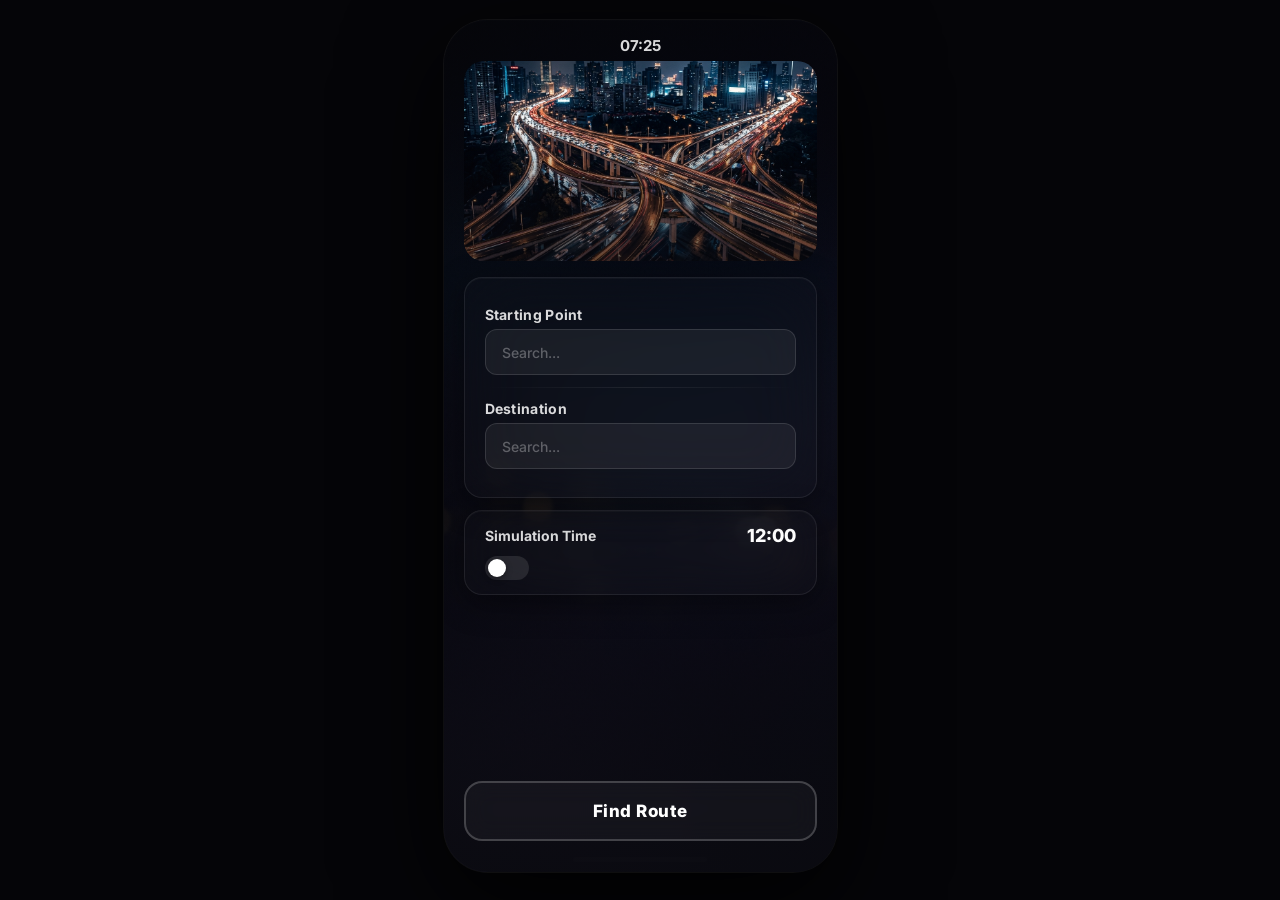
==== commit ed616775: "Klasor yapisi duzeltildi: Ic ice gecmis dosyalar ana dizine tasindi ve temizlik yapildi" ====
--- a/frontend/index.html
+++ b/frontend/index.html
@@ -22,12 +22,7 @@
             <span id="statusTime">12:00</span>
         </div>
 
-        <!-- Weather Chip -->
-        <div class="weather-chip-row">
-            <div class="weather-chip">
-                <span>🌧️ Rain: 80%</span>
-            </div>
-        </div>
+
 
         <!-- Hero Image -->
         <section class="hero-section">
@@ -68,10 +63,6 @@
                 <span class="sim-time-display" id="simTimeDisplay">12:00</span>
             </div>
             <div class="sim-controls" id="simControls" style="display:none;">
-                <label class="sim-toggle-wrapper">
-                    <input type="checkbox" id="simToggle">
-                    <span class="sim-toggle-slider"></span>
-                </label>
                 <input type="range" id="simTimeSlider" class="sim-slider" min="360" max="1439" value="720" step="15">
             </div>
             <div class="sim-toggle-row">
--- a/frontend/style.css
+++ b/frontend/style.css
@@ -400,20 +400,42 @@
 
 .sim-slider {
     -webkit-appearance: none;
+    appearance: none;
     width: 100%;
-    height: 4px;
+    height: 6px;
     background: rgba(255,255,255,0.1);
-    border-radius: 2px;
+    border-radius: 3px;
     outline: none;
     margin-top: 8px;
+    touch-action: none;
+    -webkit-touch-callout: none;
+    cursor: pointer;
+    position: relative;
+    z-index: 10;
 }
 
 .sim-slider::-webkit-slider-thumb {
     -webkit-appearance: none;
-    width: 18px; height: 18px;
+    width: 24px; height: 24px;
     border-radius: 50%;
     background: white;
-    cursor: pointer;
+    cursor: grab;
+    border: 2px solid rgba(255,255,255,0.3);
+    box-shadow: 0 0 12px rgba(255,255,255,0.2), 0 2px 8px rgba(0,0,0,0.3);
+    transition: transform 0.15s, box-shadow 0.15s;
+}
+
+.sim-slider::-webkit-slider-thumb:active {
+    cursor: grabbing;
+    transform: scale(1.15);
+    box-shadow: 0 0 18px rgba(255,255,255,0.3), 0 4px 12px rgba(0,0,0,0.4);
+}
+
+.sim-slider::-moz-range-thumb {
+    width: 24px; height: 24px;
+    border-radius: 50%;
+    background: white;
+    cursor: grab;
     border: 2px solid rgba(255,255,255,0.3);
     box-shadow: 0 0 12px rgba(255,255,255,0.2);
 }
